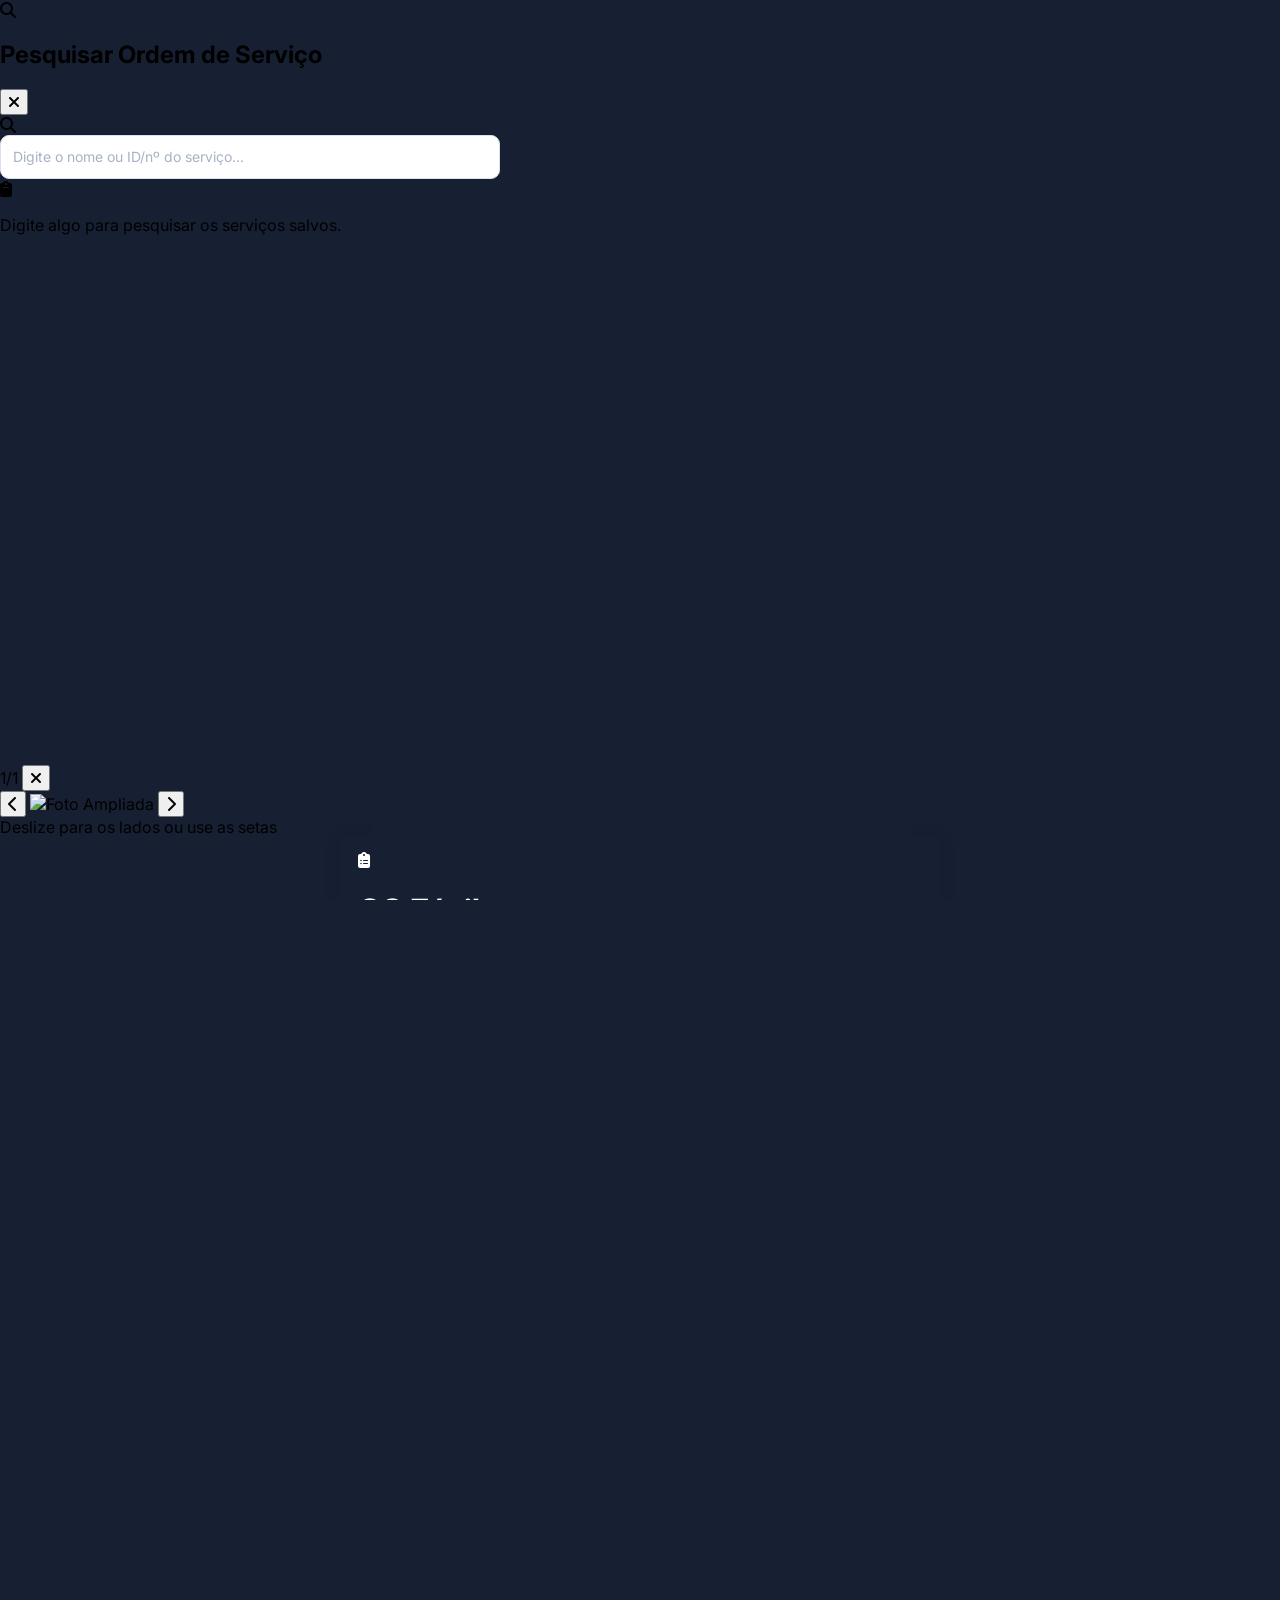
==== index.html @ a405018b "Adicionando arquivos do os_painel e estrutura inicial" ====
<!doctype html>
<html lang="pt-BR">
  <head>
    <meta charset="UTF-8" />
    <meta
      name="viewport"
      content="width=device-width, initial-scale=1.0, maximum-scale=1.0, viewport-fit=cover"
    />
    <meta name="theme-color" content="#172033" />
    <title>OS Fácil - Pré-Cadastro</title>
    <script src="https://cdn.tailwindcss.com"></script>
    <link
      rel="stylesheet"
      href="https://cdnjs.cloudflare.com/ajax/libs/font-awesome/6.5.2/css/all.min.css"
    />
    <link
      href="https://fonts.googleapis.com/css2?family=Inter:wght@400;500;600;700&display=swap"
      rel="stylesheet"
    />
    <link rel="stylesheet" href="./css/styles.css" />
  </head>
  <body>
    <div
      id="toast-container"
      class="fixed top-4 left-0 right-0 z-50 flex flex-col items-center pointer-events-none px-4 max-w-[500px] mx-auto"
    ></div>

    <!-- MODAL DE IDENTIFICAÇÃO DO APARELHO -->
    <div id="modalIdentificacao" class="modal-custom" style="z-index: 2000">
      <div class="modal-box">
        <div class="modal-header">
          <span>Identificação do Aparelho</span>
        </div>
        <div style="padding: 20px">
          <p
            style="
              font-size: 13px;
              color: #475569;
              margin-bottom: 12px;
              text-align: center;
            "
          >
            Para começar, dê um nome a este aparelho (Ex: Tablet Recepção,
            Celular João).
          </p>
          <input
            type="text"
            id="inputNomeAparelho"
            class="field"
            placeholder="Digite o nome do aparelho"
            style="text-align: center"
          />
        </div>
        <div
          style="
            padding: 16px;
            border-top: 1px solid #e2e8f0;
            background: #f8fafc;
          "
        >
          <button
            id="btnSalvarIdentificacao"
            class="submit-button"
            style="height: 44px; font-size: 14px"
          >
            Confirmar e Entrar
          </button>
        </div>
      </div>
    </div>

    <!-- MODAL DE ADICIONAR SERVIÇO -->
    <div id="modalAdicionarServico" class="modal-custom" style="z-index: 1600">
      <div class="modal-box" onclick="event.stopPropagation()">
        <div class="modal-header">
          <span
            ><i class="fa-solid fa-wrench text-indigo-600 mr-1"></i> Adicionar
            Serviço</span
          >
          <button
            id="btnFecharModalAdicionar"
            style="
              background: none;
              border: none;
              font-size: 20px;
              color: #94a3b8;
            "
          >
            <i class="fa-solid fa-xmark"></i>
          </button>
        </div>

        <div
          style="
            padding: 16px;
            display: flex;
            flex-direction: column;
            gap: 12px;
          "
        >
          <div>
            <label class="field-label"
              >Serviço <span class="req">*</span></label
            >

            <!-- ===== Dropdown customizado (substitui <select> + botão do APK) ===== -->
            <div id="modalSelectServico"></div>
          </div>

          <!-- Grupo de Cor (Reforma) -->
          <div id="modalGrupoCor" class="hidden">
            <label class="field-label"
              >Cor da Roda <span class="req">*</span></label
            >
            <input
              type="text"
              id="modalInputCor"
              class="field"
              placeholder="Ex: BLACK PIANO"
              autocomplete="off"
            />
          </div>

          <!-- NOVO Grupo de Placa (Alinhamento/Camber/Caster) -->
          <div id="modalGrupoPlaca" class="hidden">
            <label class="field-label"
              >Placa do Veículo <span class="req">*</span></label
            >
            <input
              type="text"
              id="modalInputPlaca"
              class="field"
              placeholder="Ex: ABC1D23"
              maxlength="8"
              autocomplete="off"
            />
          </div>

          <!-- Grupo de Número OS (Conserto/Solda) -->
          <div id="modalGrupoNumero" class="hidden">
            <label class="field-label"
              >Número da OS <span class="req">*</span></label
            >
            <input
              type="text"
              id="modalInputNumero"
              class="field"
              placeholder="Digite o número"
              inputmode="numeric"
              autocomplete="off"
            />
          </div>

          <div class="grid grid-cols-2 gap-2">
            <div>
              <label class="field-label"
                >Quantidade <span class="req">*</span></label
              >
              <input
                type="number"
                id="modalInputQtd"
                min="1"
                value="1"
                class="field bg-slate-800 text-white"
              />
            </div>
            <div>
              <label class="field-label"
                >Valor (R$) <span class="req">*</span></label
              >
              <input
                type="tel"
                id="modalInputValor"
                class="field bg-slate-800 text-white font-bold text-emerald-400"
                placeholder="R$ 0,00"
              />
            </div>
          </div>
        </div>

        <div
          style="
            padding: 16px;
            border-top: 1px solid #e2e8f0;
            background: #f8fafc;
          "
        >
          <button
            id="btnConfirmarItem"
            class="submit-button"
            style="height: 44px; font-size: 14px"
          >
            <i class="fa-solid fa-plus"></i> Adicionar à OS
          </button>
        </div>
      </div>
    </div>

    <!-- NOVO MODAL DE PLACA OPCIONAL -->
    <div id="modalPlacaOpcional" class="modal-custom" style="z-index: 1600">
      <div class="modal-box" onclick="event.stopPropagation()">
        <div class="modal-header">
          <span
            ><i class="fa-solid fa-car text-indigo-600 mr-1"></i> Placa do
            Veículo</span
          >
          <button
            id="btnFecharModalPlaca"
            style="
              background: none;
              border: none;
              font-size: 20px;
              color: #94a3b8;
            "
          >
            <i class="fa-solid fa-xmark"></i>
          </button>
        </div>
        <div
          style="
            padding: 16px;
            display: flex;
            flex-direction: column;
            gap: 12px;
          "
        >
          <div>
            <label class="field-label">Placa (Opcional)</label>
            <input
              type="text"
              id="inputPlacaOpcional"
              class="field"
              placeholder="Ex: ABC1D23"
              maxlength="8"
              autocomplete="off"
            />
          </div>
        </div>
        <div
          style="
            padding: 16px;
            border-top: 1px solid #e2e8f0;
            background: #f8fafc;
          "
        >
          <button
            id="btnSalvarPlacaOpcional"
            class="submit-button"
            style="height: 44px; font-size: 14px"
          >
            <i class="fa-solid fa-check"></i> Salvar Placa
          </button>
        </div>
      </div>
    </div>

    <!-- MODAL DE DETALHES DO SERVIÇO -->
    <div
      id="modalDetalhesServico"
      class="modal-custom"
      style="z-index: 1500; display: none"
    >
      <div class="modal-box" onclick="event.stopPropagation()">
        <div class="modal-header">
          <span id="tituloModalDetalhes"
            ><i class="fa-solid fa-sliders text-indigo-600 mr-1"></i> Detalhes
            do Serviço</span
          >
          <button
            id="btnFecharModalDetalhes"
            style="
              background: none;
              border: none;
              font-size: 20px;
              color: #94a3b8;
            "
          >
            <i class="fa-solid fa-xmark"></i>
          </button>
        </div>
        <div
          style="
            padding: 16px;
            display: flex;
            flex-direction: column;
            gap: 12px;
          "
        >
          <div id="grupoCorModal">
            <label for="inputCor" class="field-label"
              >Cor <span class="req">*</span></label
            >
            <input
              type="text"
              id="inputCor"
              class="field"
              placeholder="Digite a cor"
              autocomplete="off"
            />
          </div>
          <div>
            <label for="inputNumeroOSDinamico" class="field-label"
              >Número da OS <span class="req">*</span></label
            >
            <input
              type="text"
              id="inputNumeroOSDinamico"
              class="field"
              placeholder="Digite o número da OS"
              autocomplete="off"
              inputmode="numeric"
            />
          </div>
        </div>
        <div
          style="
            padding: 16px;
            border-top: 1px solid #e2e8f0;
            background: #f8fafc;
          "
        >
          <button
            id="btnSalvarDetalhes"
            class="submit-button"
            style="height: 44px; font-size: 14px"
          >
            <i class="fa-solid fa-check"></i> Confirmar Detalhes
          </button>
        </div>
      </div>
    </div>

    <!-- MODAL DE OPÇÕES GENÉRICO -->
    <div id="customModal" class="modal-custom">
      <div class="modal-box" onclick="event.stopPropagation()">
        <div class="modal-header">
          <span id="modalTitle">Selecione</span>
          <button
            id="btnFecharModalOpcoes"
            style="
              background: none;
              border: none;
              font-size: 20px;
              color: #94a3b8;
            "
          >
            <i class="fa-solid fa-xmark"></i>
          </button>
        </div>
        <div id="modalList" class="modal-list"></div>
      </div>
    </div>

    <!-- MODAL DE PESQUISA -->
    <div
      id="modalPesquisa"
      class="fixed inset-0 z-50 bg-black/60 backdrop-blur-sm hidden flex items-center justify-center p-3"
    >
      <div
        class="bg-white rounded-2xl flex flex-col overflow-hidden shadow-2xl w-full max-w-md h-[80vh]"
      >
        <div
          class="bg-[#172033] text-white p-4 flex items-center justify-between flex-shrink-0"
        >
          <div class="flex items-center gap-2">
            <i class="fa-solid fa-magnifying-glass text-indigo-400"></i>
            <h2 class="text-sm font-bold">Pesquisar Ordem de Serviço</h2>
          </div>
          <button
            type="button"
            id="btnFecharPesquisa"
            class="w-8 h-8 rounded-full bg-white/10 flex items-center justify-center text-slate-300 hover:text-white hover:bg-white/20 transition-colors"
          >
            <i class="fa-solid fa-xmark text-sm"></i>
          </button>
        </div>

        <div class="p-3 bg-slate-100 border-b border-slate-200 flex-shrink-0">
          <div class="relative">
            <i
              class="fa-solid fa-search absolute left-3 top-1/2 -translate-y-1/2 text-slate-400 text-xs"
            ></i>
            <input
              id="inputBusca"
              type="text"
              class="field pl-8 uppercase"
              placeholder="Digite o nome ou ID/nº do serviço..."
            />
          </div>
        </div>

        <div
          id="listaResultados"
          class="flex-1 overflow-y-auto p-3 flex flex-col gap-3 bg-slate-50"
        >
          <div class="text-center py-10 text-slate-400 text-xs">
            <i class="fa-solid fa-clipboard text-2xl mb-2 text-slate-300"></i>
            <p>Digite algo para pesquisar os serviços salvos.</p>
          </div>
        </div>
      </div>
    </div>

    <!-- MODAL DE IMAGENS -->
    <div
      id="modalImagens"
      class="fixed inset-0 z-[60] bg-black/95 hidden flex flex-col justify-between p-4"
    >
      <div
        class="flex justify-between items-center text-white z-10 relative mt-8"
      >
        <span
          id="contadorFotoModal"
          class="text-sm font-semibold bg-white/10 px-3 py-1 rounded-full"
          >1/1</span
        >
        <button
          type="button"
          id="btnFecharImagens"
          class="w-10 h-10 rounded-full bg-white/10 flex items-center justify-center text-white hover:bg-white/20 transition"
        >
          <i class="fa-solid fa-xmark text-lg"></i>
        </button>
      </div>

      <div
        class="flex-1 flex items-center justify-between relative py-4 overflow-hidden"
        id="areaImagem"
      >
        <button
          id="btnPrev"
          class="absolute left-2 md:left-10 z-10 w-12 h-12 rounded-full bg-white/10 hover:bg-white/20 flex items-center justify-center text-white text-xl transition hidden"
        >
          <i class="fa-solid fa-chevron-left"></i>
        </button>
        <img
          id="imagemAmpliada"
          src=""
          class="max-w-full max-h-full object-contain rounded-lg shadow-2xl mx-auto transition-opacity duration-200"
          alt="Foto Ampliada"
        />
        <button
          id="btnNext"
          class="absolute right-2 md:right-10 z-10 w-12 h-12 rounded-full bg-white/10 hover:bg-white/20 flex items-center justify-center text-white text-xl transition hidden"
        >
          <i class="fa-solid fa-chevron-right"></i>
        </button>
      </div>

      <div class="text-center text-slate-400 text-xs py-2 z-10 relative mb-4">
        Deslize para os lados ou use as setas
      </div>
    </div>

    <!-- CONTEÚDO PRINCIPAL -->
    <div class="app">
      <header class="app-header">
        <div class="flex items-center gap-3">
          <div
            class="flex h-10 w-10 flex-shrink-0 items-center justify-center rounded-xl bg-white/10"
          >
            <i class="fa-solid fa-clipboard-list text-xl"></i>
          </div>
          <div class="min-w-0">
            <h1 class="text-base font-bold leading-tight">OS Fácil</h1>
            <p
              class="mt-1 text-[10px] text-slate-300 flex items-center gap-1 cursor-pointer hover:text-white transition"
              id="triggerAlterarNome"
            >
              <i class="fa-solid fa-mobile-screen text-[9px]"></i>
              <span id="nomeAparelhoDisplay">Carregando...</span>
              <i class="fa-solid fa-pen text-[8px] ml-1 opacity-50"></i>
            </p>
          </div>
          <div class="ml-auto flex items-center gap-2">
            <button
              type="button"
              id="btnAbrirPesquisa"
              onclick="window.location.replace('./os_painel/index.html')"
              class="flex items-center gap-1.5 bg-indigo-600 hover:bg-indigo-500 text-white text-xs font-semibold py-1.5 px-3 rounded-lg shadow transition-colors"
            >
              <i class="fa-solid fa-table-list text-[10px]"></i>
              <span class="hidden sm:inline">Painel OS</span>
            </button>
          </div>
        </div>
        <div class="header-step">
          <div class="step-dot active" id="step1"></div>
          <div class="step-dot" id="step2"></div>
          <div class="step-dot" id="step3"></div>
        </div>
      </header>

      <main class="app-main">
        <form id="osForm" class="flex min-h-0 flex-1 flex-col gap-2" novalidate>
          <section class="form-card" id="cardCliente">
            <div class="mb-2 flex items-center gap-2">
              <i class="fa-solid fa-user text-xs text-indigo-600"></i>
              <h2 class="text-sm font-bold text-slate-800">Dados do cliente</h2>
              <span class="field-hint" id="hintCliente">1 de 3</span>
            </div>
            <div class="mb-3">
              <label for="nome" class="field-label"
                >Nome do cliente (Opcional)</label
              >
              <div class="field-wrap">
                <i class="fa-solid fa-user field-icon"></i>
                <input
                  id="nome"
                  name="nome"
                  class="field"
                  type="text"
                  placeholder="Consumidor"
                  autocomplete="name"
                />
                <i
                  class="fa-solid fa-circle-check field-status ok"
                  id="statusNome"
                  style="display: none"
                ></i>
              </div>
            </div>
            <div>
              <label for="telefone" class="field-label"
                >Telefone (Opcional)</label
              >
              <div class="flex gap-2">
                <input type="hidden" id="paisDDI" value="+55" />
                <button type="button" id="btnDDI" class="btn-ddi">
                  🇧🇷 +55
                </button>
                <div class="field-wrap">
                  <i class="fa-solid fa-phone field-icon"></i>
                  <input
                    id="telefone"
                    name="telefone"
                    class="field"
                    type="tel"
                    placeholder="(00) 00000-0000"
                    autocomplete="tel"
                    inputmode="tel"
                  />
                  <i
                    class="fa-solid fa-circle-check field-status ok"
                    id="statusTelefone"
                    style="display: none"
                  ></i>
                </div>
              </div>
            </div>
          </section>

          <section class="form-card" id="cardServico">
            <div class="mb-2 flex items-center gap-2">
              <i
                class="fa-solid fa-screwdriver-wrench text-xs text-indigo-600"
              ></i>
              <h2 class="text-sm font-bold text-slate-800">Dados do serviço</h2>
              <span class="field-hint" id="hintServico">2 de 3</span>
            </div>

            <!-- LISTA DE ITENS JÁ ADICIONADOS -->
            <div
              id="containerItensAdicionados"
              class="flex flex-col gap-2 mb-3"
            ></div>

            <!-- BOTÕES LADO A LADO -->
            <div class="flex gap-2 mb-3">
              <!-- Botão Adicionar Serviço (Ocupa 2/3) -->
              <button
                type="button"
                id="btnAdicionarItem"
                class="flex-[2] h-12 bg-indigo-600 hover:bg-indigo-700 text-white text-sm font-bold rounded-lg shadow-md transition-colors flex items-center justify-center gap-2"
              >
                <i class="fa-solid fa-plus"></i> Adicionar Serviço
              </button>

              <!-- Botão Adicionar Placa (Ocupa 1/3) -->
              <button
                type="button"
                id="btnAdicionarPlaca"
                class="flex-1 h-12 bg-slate-200 hover:bg-slate-300 text-slate-700 text-xs font-semibold rounded-lg transition-colors flex items-center justify-center gap-1.5"
              >
                <i class="fa-solid fa-car"></i> Placa
              </button>
            </div>

            <div class="mt-3">
              <label for="observacao" class="field-label"
                >Descrição do serviço <span class="req">*</span></label
              >
              <textarea
                id="observacao"
                name="observacao"
                class="field"
                placeholder="Descreva o problema..."
                required
              ></textarea>
            </div>
          </section>

          <section class="photo-section" id="photoSection">
            <div class="mb-2 flex flex-shrink-0 items-center justify-between">
              <div class="flex items-center gap-2">
                <i class="fa-solid fa-camera text-xs text-indigo-600"></i>
                <h2 class="text-sm font-bold text-slate-800">
                  Fotos do serviço <span class="req">*</span>
                </h2>
              </div>
              <span
                id="photoCount"
                class="rounded-full bg-indigo-50 px-2 py-1 text-[11px] font-bold text-indigo-700"
                >0/6 fotos</span
              >
            </div>
            <p class="mb-2 flex-shrink-0 text-[11px] text-slate-500">
              <i class="fa-solid fa-circle-info mr-1 text-indigo-400"></i>
              Adicione pelo menos 1 foto.
            </p>
            <div id="photoGrid" class="photo-grid"></div>
          </section>
        </form>
      </main>

      <footer class="app-footer">
        <button
          id="submitButton"
          type="submit"
          form="osForm"
          class="submit-button"
        >
          <i class="fa-solid fa-check"></i> ENVIAR PRÉ-CADASTRO
        </button>
      </footer>
    </div>

    <!-- Bibliotecas e Módulo Principal -->
    <script src="https://cdn.jsdelivr.net/npm/@supabase/supabase-js@2"></script>
    <script>
      (function setupCamera() {
        if (
          window.Capacitor &&
          window.Capacitor.Plugins &&
          window.Capacitor.Plugins.Camera
        ) {
          window.Camera = window.Capacitor.Plugins.Camera;
        } else if (
          window.Capacitor &&
          typeof window.Capacitor.registerPlugin === "function"
        ) {
          try {
            window.Camera = window.Capacitor.registerPlugin("Camera");
          } catch (_) {}
        }
      })();
    </script>
    <script type="module" src="./js/app.js"></script>
  </body>
</html>
---- css/styles.css ----
* {
  box-sizing: border-box;
  -webkit-tap-highlight-color: transparent;
}
html,
body {
  width: 100%;
  height: 100%;
  height: 100dvh;
  margin: 0;
  overflow: hidden;
}
body {
  font-family: "Inter", sans-serif;
  background: #172033;
  overscroll-behavior: none;
}
input,
select,
textarea,
button {
  font: inherit;
}
input,
textarea {
  text-transform: uppercase;
}
input[type="tel"],
input#valor,
input#inputNumeroOSDinamico {
  text-transform: none;
}

.app {
  width: 100%;
  max-width: 600px;
  height: 100%;
  height: 100dvh;
  margin: 0 auto;
  display: flex;
  flex-direction: column;
  overflow: hidden;
  background: #f3f5f9;
  box-shadow: 0 0 20px rgba(0, 0, 0, 0.05);
}

.app-header {
  flex-shrink: 0;
  background: #172033;
  color: white;
  padding: calc(13px + env(safe-area-inset-top, 0px)) 18px 13px 18px;
  border-bottom: 1px solid #2a364f;
}
.header-step {
  display: flex;
  align-items: center;
  gap: 6px;
  margin-top: 10px;
}
.step-dot {
  flex: 1;
  height: 4px;
  border-radius: 4px;
  background: rgba(255, 255, 255, 0.15);
  transition: background 0.3s;
}
.step-dot.active {
  background: #435edb;
}
.step-dot.done {
  background: #4ade80;
}

.app-main {
  flex: 1;
  min-height: 0;
  display: flex;
  flex-direction: column;
  gap: 10px;
  padding: 12px;
  overflow-y: auto;
}

.form-card {
  flex-shrink: 0;
  padding: 14px;
  border: 1px solid #e6eaf0;
  border-radius: 12px;
  background: white;
  transition:
    border-color 0.2s,
    box-shadow 0.2s;
}
.form-card.has-error {
  border-color: #ef4444;
  box-shadow: 0 0 0 3px rgba(239, 68, 68, 0.08);
}
.form-card.is-valid {
  border-color: #22c55e;
}

.field-label {
  display: flex;
  align-items: center;
  gap: 4px;
  margin-bottom: 6px;
  color: #465166;
  font-size: 13px;
  font-weight: 700;
}
.field-label .req {
  color: #ef4444;
}
.field-hint {
  font-size: 11px;
  color: #94a3b8;
  font-weight: 500;
  margin-left: auto;
}

.field {
  width: 100%;
  min-width: 0;
  height: 44px;
  padding: 0 12px;
  border: 1px solid #dce2eb;
  border-radius: 9px;
  background: white;
  color: #172033;
  font-size: 14px;
  outline: none;
  transition:
    border-color 0.15s,
    box-shadow 0.15s;
  caret-color: #38bdf8;
}
.field:focus {
  border-color: #435edb;
  box-shadow: 0 0 0 2px #435edb20;
}
.field.is-invalid {
  border-color: #ef4444;
  background: #fef2f2;
}
.field.is-valid {
  border-color: #86efac;
  background: #f0fdf4;
}
.field:disabled {
  background-color: #f1f5f9;
  color: #94a3b8;
  cursor: not-allowed;
}
textarea.field {
  height: 60px;
  min-height: 60px;
  padding: 12px;
  resize: none;
}
.field::placeholder {
  color: #a8b2c4;
  text-transform: none;
}

.field-wrap {
  position: relative;
  flex: 1;
}
.field-wrap .field {
  padding-left: 36px;
}
.field-wrap .field-icon {
  position: absolute;
  left: 12px;
  top: 50%;
  transform: translateY(-50%);
  font-size: 14px;
  color: #94a3b8;
  pointer-events: none;
  transition: color 0.15s;
}
.field-wrap:focus-within .field-icon {
  color: #435edb;
}
.field-wrap .field-status {
  position: absolute;
  right: 12px;
  top: 50%;
  transform: translateY(-50%);
  font-size: 14px;
  pointer-events: none;
}
.field-status.ok {
  color: #22c55e;
}
.field-status.err {
  color: #ef4444;
}

.btn-ddi {
  width: 100px;
  height: 44px;
  padding: 0 8px;
  border: 1px solid #dce2eb;
  border-radius: 9px;
  background: white;
  color: #172033;
  font-size: 14px;
  font-weight: 600;
  display: flex;
  align-items: center;
  justify-content: center;
  cursor: pointer;
  transition:
    border-color 0.15s,
    background 0.15s;
}
.btn-ddi:active {
  background: #f1f5f9;
}

.fake-select {
  width: 100%;
  min-width: 0;
  height: 44px;
  padding: 0 12px;
  border: 1px solid #dce2eb;
  border-radius: 9px;
  background: white;
  color: #172033;
  font-size: 14px;
  display: flex;
  align-items: center;
  cursor: pointer;
  position: relative;
}
.fake-select::after {
  content: "\f107";
  font-family: "Font Awesome 6 Free";
  font-weight: 900;
  position: absolute;
  right: 12px;
  color: #94a3b8;
  font-size: 14px;
}
.fake-select.is-invalid {
  border-color: #ef4444;
  background: #fef2f2;
}
.fake-select.is-valid {
  border-color: #86efac;
  background: #f0fdf4;
}

.photo-section {
  flex: none;
  display: flex;
  flex-direction: column;
  padding: 14px;
  border: 1px solid #e6eaf0;
  border-radius: 12px;
  background: white;
  overflow: hidden;
}
.photo-section.has-error {
  border-color: #ef4444;
  box-shadow: 0 0 0 3px rgba(239, 68, 68, 0.08);
}
.photo-grid {
  display: grid;
  grid-template-columns: repeat(3, minmax(0, 1fr));
  gap: 10px;
}
.photo-slot {
  position: relative;
  width: 100%;
  aspect-ratio: 1 / 1;
  overflow: hidden;
  border: 1px dashed #c7cfdd;
  border-radius: 9px;
  background: #f7f9fc;
  transition:
    border-color 0.2s,
    background 0.2s;
}
.photo-slot:hover {
  border-color: #435edb;
  background: #f0f3ff;
}
.photo-slot img {
  width: 100%;
  height: 100%;
  display: block;
  object-fit: cover;
}

.photo-add {
  width: 100%;
  height: 100%;
  display: flex;
  flex-direction: column;
  align-items: center;
  justify-content: center;
  gap: 5px;
  color: #78849a;
  font-size: 12px;
  cursor: pointer;
  border: none;
  background: transparent;
}
.photo-add i {
  font-size: 22px;
  color: #5268d8;
  transition: transform 0.2s;
}
.photo-add:hover i {
  transform: scale(1.15);
}

.photo-remove {
  position: absolute;
  top: 6px;
  right: 6px;
  display: flex;
  width: 28px;
  height: 28px;
  align-items: center;
  justify-content: center;
  border: none;
  border-radius: 50%;
  background: #172033e8;
  color: white;
  font-size: 12px;
  cursor: pointer;
  transition: background 0.15s;
}
.photo-remove:hover {
  background: #ef4444;
}

.app-footer {
  flex-shrink: 0;
  background: #f3f5f9;
  border-top: 1px solid #e2e8f0;
  padding: 12px 14px calc(14px + env(safe-area-inset-bottom, 0px)) 14px;
}
.submit-button {
  width: 100%;
  height: 52px;
  border: none;
  border-radius: 11px;
  background: #435edb;
  color: white;
  font-size: 15px;
  font-weight: 700;
  cursor: pointer;
  display: flex;
  align-items: center;
  justify-content: center;
  gap: 8px;
  transition:
    background 0.15s,
    transform 0.1s;
}
.submit-button:active {
  background: #334bc0;
  transform: scale(0.98);
}
.submit-button:disabled {
  background: #c7cfdd;
  cursor: not-allowed;
}

#modalPesquisa > div {
  width: 100%;
  max-width: 500px;
  height: 85dvh;
}

.modal-custom {
  position: fixed;
  inset: 0;
  background: rgba(0, 0, 0, 0.6);
  z-index: 1000;
  display: flex;
  align-items: center;
  justify-content: center;
  padding: 20px;
  opacity: 0;
  pointer-events: none;
  transition: 0.2s;
}
.modal-custom.show {
  opacity: 1;
  pointer-events: auto;
}
.modal-box {
  background: white;
  width: 100%;
  max-width: 400px;
  border-radius: 16px;
  overflow: hidden;
  display: flex;
  flex-direction: column;
  max-height: 80vh;
  box-shadow: 0 20px 40px rgba(0, 0, 0, 0.3);
  transform: scale(0.95);
  transition: 0.2s;
}
.modal-custom.show .modal-box {
  transform: scale(1);
}
.modal-header {
  padding: 16px;
  background: #f8fafc;
  border-bottom: 1px solid #e2e8f0;
  display: flex;
  justify-content: space-between;
  align-items: center;
  font-weight: bold;
  color: #172033;
}
.modal-list {
  flex: 1;
  overflow-y: auto;
  padding: 8px;
}
.modal-item {
  padding: 14px;
  border-bottom: 1px solid #f1f5f9;
  cursor: pointer;
  font-size: 15px;
  color: #334155;
  display: flex;
  justify-content: space-between;
  align-items: center;
}
.modal-item:active {
  background: #f1f5f9;
}
.modal-item.selected {
  background: #eff6ff;
  color: #2563eb;
  font-weight: 700;
}

@media (prefers-color-scheme: dark) {
  body,
  .app,
  .app-main,
  .app-footer {
    background-color: #0b0f17 !important;
  }
  .app-footer {
    border-top-color: #1e293b !important;
  }
  .form-card,
  .photo-section,
  .modal-box {
    background-color: #1e293b !important;
    border-color: #334155 !important;
  }
  .field,
  .fake-select,
  .btn-ddi {
    background-color: #0f172a !important;
    color: #ffffff !important;
    border-color: #475569 !important;
    caret-color: #38bdf8 !important;
  }
  .field:focus {
    border-color: #38bdf8 !important;
  }
  .field:disabled {
    background-color: #1e293b !important;
    color: #64748b !important;
  }
  .field::placeholder {
    color: #94a3b8 !important;
  }
  .field-wrap .field-icon {
    color: #64748b !important;
  }
  .field-label,
  .card-body h2 {
    color: #e2e8f0 !important;
  }
  .field-hint {
    color: #94a3b8 !important;
  }
  .photo-slot {
    background-color: #0f172a !important;
    border-color: #475569 !important;
  }
  .photo-add {
    color: #cbd5e1 !important;
  }
  #modalPesquisa > div {
    background-color: #1e293b !important;
  }
  .bg-white {
    background-color: #1e293b !important;
    color: #f8fafc !important;
  }
  .bg-slate-50,
  .bg-slate-100 {
    background-color: #0f172a !important;
  }
  .text-slate-600,
  .text-slate-800 {
    color: #cbd5e1 !important;
  }
  .modal-header {
    background: #0f172a !important;
    border-color: #334155 !important;
    color: white;
  }
  .modal-item {
    color: #cbd5e1 !important;
    border-color: #334155 !important;
  }
  .modal-item:active {
    background: #1e293b;
  }
  .modal-item.selected {
    background: #1e3a8a !important;
    color: #93c5fd !important;
  }
  #modalDetalhesServico .modal-box > div:nth-child(2) {
    background-color: #1e293b !important;
  }
  #modalDetalhesServico .modal-box > div:last-child {
    background-color: #0f172a !important;
    border-top-color: #334155 !important;
  }

  /* ---------- CUSTOM DROPDOWN SCROLLBAR ---------- */
  .custom-dropdown-list::-webkit-scrollbar {
    width: 6px;
  }
  .custom-dropdown-list::-webkit-scrollbar-track {
    background: transparent;
  }
  .custom-dropdown-list::-webkit-scrollbar-thumb {
    background: rgba(148, 163, 184, 0.5);
    border-radius: 4px;
  }
  @media (prefers-color-scheme: dark) {
    .custom-dropdown-list::-webkit-scrollbar-thumb {
      background: rgba(71, 85, 105, 0.8);
    }
  }
}
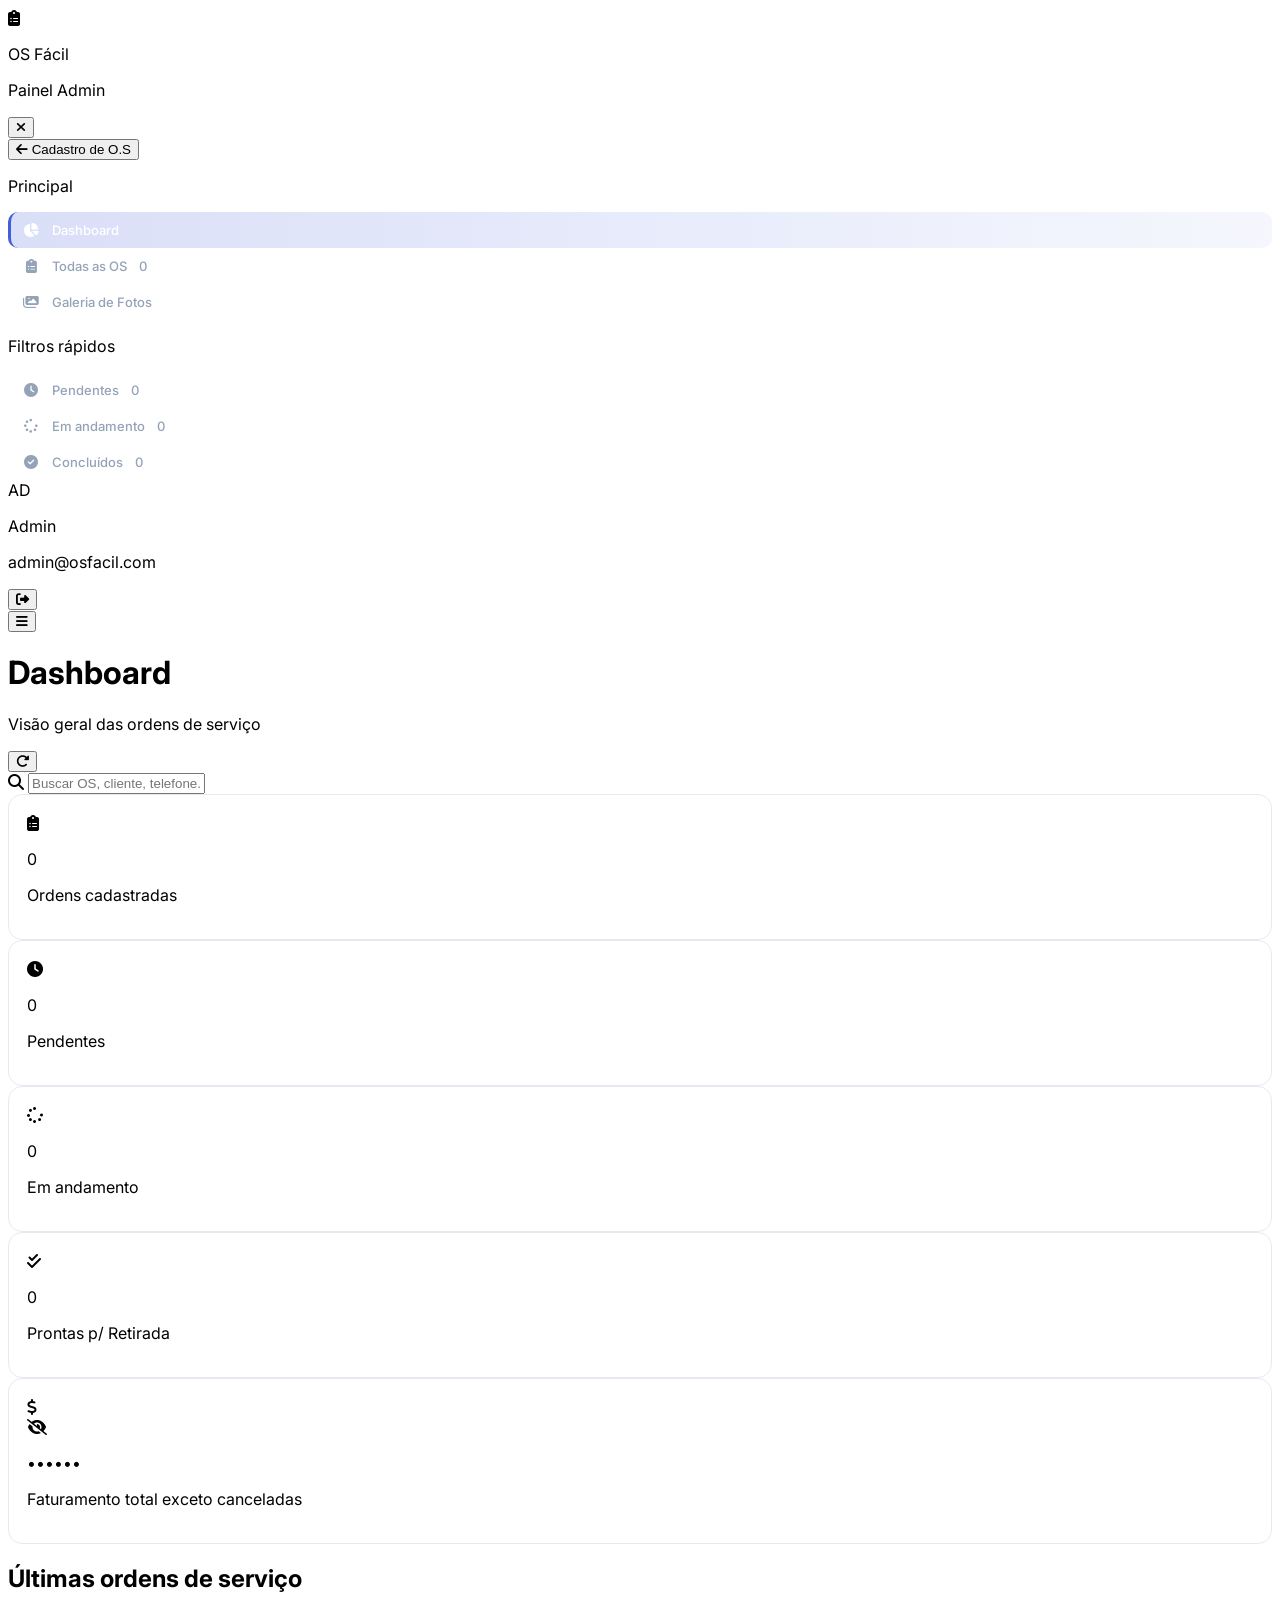
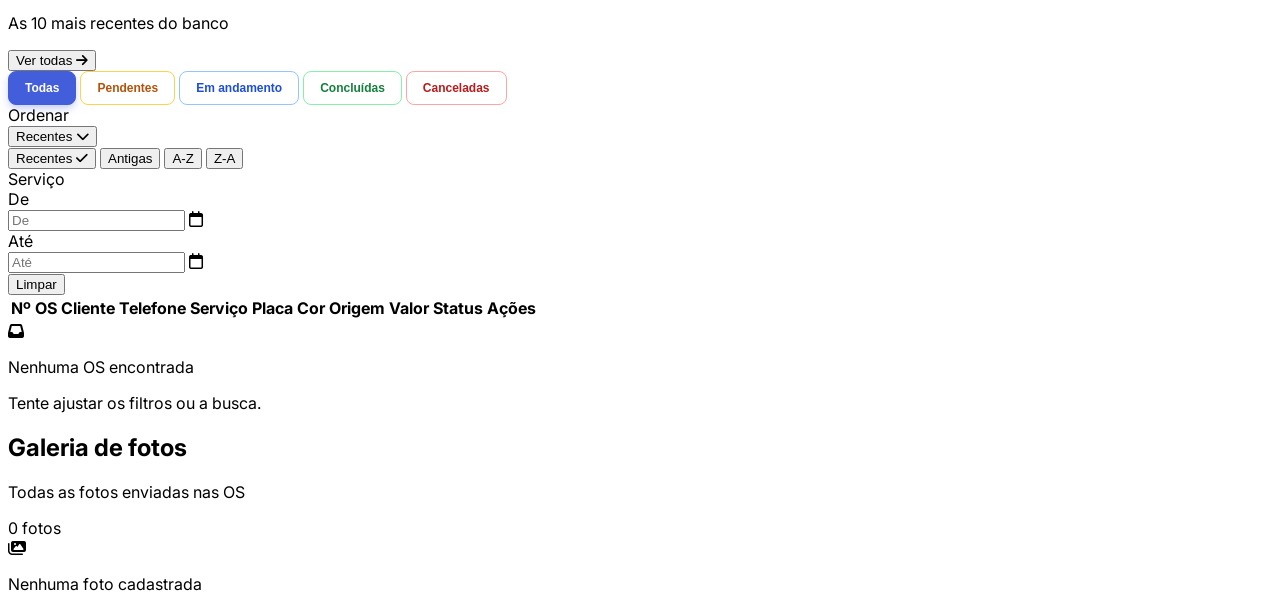
==== commit ff20e441: "v1" ====
--- a/index.html
+++ b/index.html
@@ -4,639 +4,693 @@
     <meta charset="UTF-8" />
     <meta
       name="viewport"
-      content="width=device-width, initial-scale=1.0, maximum-scale=1.0, viewport-fit=cover"
+      content="width=device-width, initial-scale=1.0, maximum-scale=5.0"
     />
-    <meta name="theme-color" content="#172033" />
-    <title>OS Fácil - Pré-Cadastro</title>
+    <title>OS Fácil — Painel de Ordens de Serviço</title>
+
+    <!-- ================= PWA ================= -->
+    <link rel="manifest" href="manifest.webmanifest" />
+    <meta name="theme-color" content="#0f172a" />
+    <meta name="application-name" content="OS Fácil" />
+    <meta name="apple-mobile-web-app-capable" content="yes" />
+    <meta name="apple-mobile-web-app-status-bar-style" content="black-translucent" />
+    <meta name="apple-mobile-web-app-title" content="OS Fácil" />
+    <link rel="icon" type="image/png" sizes="192x192" href="assets/icon-192.png" />
+    <link rel="icon" type="image/png" sizes="512x512" href="assets/icon-512.png" />
+    <link rel="apple-touch-icon" href="assets/icon-192.png" />
+    <!-- ======================================= -->
+
     <script src="https://cdn.tailwindcss.com"></script>
     <link
       rel="stylesheet"
       href="https://cdnjs.cloudflare.com/ajax/libs/font-awesome/6.5.2/css/all.min.css"
     />
     <link
-      href="https://fonts.googleapis.com/css2?family=Inter:wght@400;500;600;700&display=swap"
+      href="https://fonts.googleapis.com/css2?family=Inter:wght@400;500;600;700;800&display=swap"
       rel="stylesheet"
     />
-    <link rel="stylesheet" href="./css/styles.css" />
+    <link rel="stylesheet" href="css/style.css" />
+    <link
+      rel="stylesheet"
+      href="https://cdn.jsdelivr.net/npm/flatpickr/dist/flatpickr.min.css"
+    />
+    <script src="https://cdn.jsdelivr.net/npm/flatpickr"></script>
+    <script src="https://cdn.jsdelivr.net/npm/flatpickr/dist/l10n/pt.js"></script>
+    <style>
+      body.is-electron .esconder-no-electron {
+        display: none !important;
+      }
+    </style>
   </head>
-  <body>
+  <body class="bg-slate-100 h-screen overflow-hidden flex">
+    <!-- ============ OVERLAY (mobile) ============ -->
     <div
-      id="toast-container"
-      class="fixed top-4 left-0 right-0 z-50 flex flex-col items-center pointer-events-none px-4 max-w-[500px] mx-auto"
+      id="sidebarOverlay"
+      class="fixed inset-0 bg-slate-900/50 backdrop-blur-sm z-30 hidden lg:hidden"
+      onclick="fecharSidebar()"
     ></div>
 
-    <!-- MODAL DE IDENTIFICAÇÃO DO APARELHO -->
-    <div id="modalIdentificacao" class="modal-custom" style="z-index: 2000">
-      <div class="modal-box">
-        <div class="modal-header">
-          <span>Identificação do Aparelho</span>
-        </div>
-        <div style="padding: 20px">
-          <p
-            style="
-              font-size: 13px;
-              color: #475569;
-              margin-bottom: 12px;
-              text-align: center;
-            "
-          >
-            Para começar, dê um nome a este aparelho (Ex: Tablet Recepção,
-            Celular João).
+    <!-- ================= SIDEBAR ================= -->
+    <aside
+      id="sidebar"
+      class="fixed lg:static inset-y-0 left-0 z-40 w-64 bg-slate-900 text-white flex flex-col flex-shrink-0 border-r border-slate-800 transform -translate-x-full lg:translate-x-0 transition-transform duration-300 ease-out"
+    >
+      <div class="px-5 py-5 border-b border-slate-800 flex items-center gap-3">
+        <div
+          class="w-10 h-10 rounded-xl bg-gradient-to-br from-indigo-500 to-indigo-700 flex items-center justify-center shadow-lg shadow-indigo-900/40 flex-shrink-0"
+        >
+          <i class="fa-solid fa-clipboard-list text-lg"></i>
+        </div>
+        <div class="min-w-0">
+          <p class="font-extrabold text-base leading-none">OS Fácil</p>
+          <p class="text-[10px] text-slate-400 mt-1 tracking-wider uppercase">
+            Painel Admin
           </p>
-          <input
-            type="text"
-            id="inputNomeAparelho"
-            class="field"
-            placeholder="Digite o nome do aparelho"
-            style="text-align: center"
-          />
-        </div>
+        </div>
+        <button
+          onclick="fecharSidebar()"
+          class="lg:hidden ml-auto w-8 h-8 rounded-lg hover:bg-white/10 flex items-center justify-center text-slate-400"
+        >
+          <i class="fa-solid fa-xmark"></i>
+        </button>
+      </div>
+
+      <div class="px-3 pt-3">
+        <button
+          onclick="window.location.href = '../index.html'"
+          class="esconder-no-electron w-full flex items-center gap-2 px-3 py-2 rounded-lg bg-indigo-600 hover:bg-indigo-500 text-white shadow-md text-sm font-semibold transition-colors"
+        >
+          <i class="fa-solid fa-arrow-left text-sm"></i>
+          Cadastro de O.S
+        </button>
+      </div>
+
+      <nav class="flex-1 px-3 py-4 space-y-1 overflow-y-auto">
+        <p
+          class="text-[10px] text-slate-500 font-bold uppercase px-3 mb-2 tracking-wider"
+        >
+          Principal
+        </p>
+        <a class="sidebar-link active" data-view="dashboard">
+          <i class="fa-solid fa-chart-pie"></i>Dashboard
+        </a>
+        <a class="sidebar-link" data-view="os">
+          <i class="fa-solid fa-clipboard-list"></i>Todas as OS
+          <span
+            id="badgeTotal"
+            class="ml-auto bg-indigo-600 text-white text-[10px] font-bold px-2 py-0.5 rounded-full"
+            >0</span
+          >
+        </a>
+        <a class="sidebar-link" data-view="fotos">
+          <i class="fa-solid fa-images"></i>Galeria de Fotos
+        </a>
+
+        <p
+          class="text-[10px] text-slate-500 font-bold uppercase px-3 mt-5 mb-2 tracking-wider"
+        >
+          Filtros rápidos
+        </p>
+        <a class="sidebar-link" data-filter="Pendente">
+          <i class="fa-solid fa-clock text-amber-400"></i>Pendentes
+          <span
+            id="badgePendente"
+            class="ml-auto text-[10px] font-bold px-2 py-0.5 rounded-full bg-amber-500/20 text-amber-300"
+            >0</span
+          >
+        </a>
+        <a class="sidebar-link" data-filter="Em andamento">
+          <i class="fa-solid fa-spinner text-blue-400"></i>Em andamento
+          <span
+            id="badgeAndamento"
+            class="ml-auto text-[10px] font-bold px-2 py-0.5 rounded-full bg-blue-500/20 text-blue-300"
+            >0</span
+          >
+        </a>
+        <a class="sidebar-link" data-filter="Concluído">
+          <i class="fa-solid fa-circle-check text-green-400"></i>Concluídos
+          <span
+            id="badgeConcluido"
+            class="ml-auto text-[10px] font-bold px-2 py-0.5 rounded-full bg-green-500/20 text-green-300"
+            >0</span
+          >
+        </a>
+      </nav>
+
+      <div class="px-4 py-4 border-t border-slate-800 flex items-center gap-3">
         <div
-          style="
-            padding: 16px;
-            border-top: 1px solid #e2e8f0;
-            background: #f8fafc;
-          "
+          class="w-9 h-9 rounded-full bg-gradient-to-br from-sky-400 to-indigo-500 flex items-center justify-center text-white font-bold text-sm flex-shrink-0"
+        >
+          AD
+        </div>
+        <div class="min-w-0">
+          <p class="text-sm font-semibold truncate">Admin</p>
+          <p class="text-[10px] text-slate-400 truncate">admin@osfacil.com</p>
+        </div>
+        <button
+          class="ml-auto text-slate-400 hover:text-white transition flex-shrink-0"
+        >
+          <i class="fa-solid fa-right-from-bracket text-sm"></i>
+        </button>
+      </div>
+    </aside>
+
+    <!-- ================= MAIN ================= -->
+    <div class="flex-1 flex flex-col overflow-hidden min-w-0">
+      <header class="bg-white border-b border-slate-200 flex-shrink-0">
+        <div
+          class="px-3 md:px-6 py-3 flex items-center gap-2 md:gap-3 flex-wrap"
         >
           <button
-            id="btnSalvarIdentificacao"
-            class="submit-button"
-            style="height: 44px; font-size: 14px"
-          >
-            Confirmar e Entrar
+            id="mobileMenuBtn"
+            onclick="abrirSidebar()"
+            class="lg:hidden w-9 h-9 rounded-lg border border-slate-200 flex items-center justify-center text-slate-600 hover:bg-slate-50 flex-shrink-0"
+          >
+            <i class="fa-solid fa-bars text-sm"></i>
           </button>
-        </div>
+
+          <div class="min-w-0">
+            <h1
+              id="pageTitle"
+              class="text-base md:text-lg font-bold text-slate-800 truncate"
+            >
+              Dashboard
+            </h1>
+            <p
+              id="pageSubtitle"
+              class="text-[10px] md:text-xs text-slate-500 truncate hidden sm:block"
+            >
+              Visão geral das ordens de serviço
+            </p>
+          </div>
+
+          <button
+            id="btnAtualizar"
+            aria-label="Atualizar dados"
+            onclick="carregarDados()"
+            class="md:ml-0 ml-auto md:order-last w-9 h-9 rounded-lg border border-slate-200 flex items-center justify-center text-slate-500 hover:bg-slate-50 flex-shrink-0"
+            title="Atualizar dados"
+          >
+            <i class="fa-solid fa-rotate-right text-sm"></i>
+          </button>
+
+          <div
+            class="relative order-last w-full md:order-none md:w-64 lg:w-72 md:ml-auto"
+          >
+            <i
+              class="fa-solid fa-magnifying-glass absolute left-3 top-1/2 -translate-y-1/2 text-slate-400 text-xs"
+            ></i>
+            <input
+              id="searchInput"
+              type="text"
+              placeholder="Buscar OS, cliente, telefone..."
+              class="search-input w-full pl-9 pr-3 py-2 border border-slate-200 rounded-lg text-sm text-slate-700 placeholder:text-slate-400 transition"
+            />
+          </div>
+        </div>
+      </header>
+
+      <main class="flex-1 overflow-y-auto p-3 sm:p-4 lg:p-6">
+        <!-- ============ DASHBOARD VIEW ============ -->
+        <div id="viewDashboard" class="space-y-4 lg:space-y-6">
+          <div
+            class="grid grid-cols-2 md:grid-cols-3 lg:grid-cols-5 gap-3 lg:gap-4"
+          >
+            <div
+              class="stat-card cursor-pointer transition-transform hover:-translate-y-1"
+              onclick="filtrarPorCard('all')"
+            >
+              <div class="flex items-start justify-between mb-2 lg:mb-3">
+                <div
+                  class="w-9 h-9 lg:w-10 lg:h-10 rounded-xl bg-indigo-50 flex items-center justify-center"
+                >
+                  <i
+                    class="fa-solid fa-clipboard-list text-indigo-600 text-sm lg:text-base"
+                  ></i>
+                </div>
+              </div>
+              <p
+                class="text-xl lg:text-2xl font-extrabold text-slate-800"
+                id="statTotal"
+              >
+                0
+              </p>
+              <p
+                class="text-[10px] lg:text-xs text-slate-500 mt-1 leading-tight"
+              >
+                Ordens cadastradas
+              </p>
+            </div>
+
+            <div
+              class="stat-card cursor-pointer transition-transform hover:-translate-y-1"
+              onclick="filtrarPorCard('Pendente')"
+            >
+              <div class="flex items-start justify-between mb-2 lg:mb-3">
+                <div
+                  class="w-9 h-9 lg:w-10 lg:h-10 rounded-xl bg-amber-50 flex items-center justify-center"
+                >
+                  <i
+                    class="fa-solid fa-clock text-amber-600 text-sm lg:text-base"
+                  ></i>
+                </div>
+              </div>
+              <p
+                class="text-xl lg:text-2xl font-extrabold text-slate-800"
+                id="statPendente"
+              >
+                0
+              </p>
+              <p
+                class="text-[10px] lg:text-xs text-slate-500 mt-1 leading-tight"
+              >
+                Pendentes
+              </p>
+            </div>
+
+            <div
+              class="stat-card cursor-pointer transition-transform hover:-translate-y-1"
+              onclick="filtrarPorCard('Em andamento')"
+            >
+              <div class="flex items-start justify-between mb-2 lg:mb-3">
+                <div
+                  class="w-9 h-9 lg:w-10 lg:h-10 rounded-xl bg-blue-50 flex items-center justify-center"
+                >
+                  <i
+                    class="fa-solid fa-spinner text-blue-600 text-sm lg:text-base"
+                  ></i>
+                </div>
+              </div>
+              <p
+                class="text-xl lg:text-2xl font-extrabold text-slate-800"
+                id="statAndamento"
+              >
+                0
+              </p>
+              <p
+                class="text-[10px] lg:text-xs text-slate-500 mt-1 leading-tight"
+              >
+                Em andamento
+              </p>
+            </div>
+
+            <div
+              class="stat-card cursor-pointer transition-transform hover:-translate-y-1"
+              onclick="filtrarPorCard('prontas')"
+            >
+              <div class="flex items-start justify-between mb-2 lg:mb-3">
+                <div
+                  class="w-9 h-9 lg:w-10 lg:h-10 rounded-xl bg-green-50 flex items-center justify-center"
+                >
+                  <i
+                    class="fa-solid fa-check-double text-green-600 text-sm lg:text-base"
+                  ></i>
+                </div>
+              </div>
+              <p
+                class="text-xl lg:text-2xl font-extrabold text-green-600"
+                id="statProntas"
+              >
+                0
+              </p>
+              <p
+                class="text-[10px] lg:text-xs text-slate-500 mt-1 leading-tight"
+              >
+                Prontas p/ Retirada
+              </p>
+            </div>
+
+            <div
+              id="cardFaturamento"
+              class="stat-card cursor-pointer relative overflow-hidden group hover:-translate-y-1"
+              role="button"
+              tabindex="0"
+              aria-label="Faturamento oculto. Digite a senha para ver"
+              onclick="alternarFaturamento()"
+            >
+              <div class="flex items-start justify-between mb-2 lg:mb-3">
+                <div
+                  class="w-9 h-9 lg:w-10 lg:h-10 rounded-xl bg-emerald-50 flex items-center justify-center"
+                >
+                  <i
+                    class="fa-solid fa-dollar-sign text-emerald-600 text-sm lg:text-base"
+                  ></i>
+                </div>
+                <span
+                  class="text-slate-400 group-hover:text-slate-600 transition-colors"
+                >
+                  <i
+                    id="iconeCadeado"
+                    class="fa-solid fa-eye-slash text-xs"
+                  ></i>
+                </span>
+              </div>
+              <p
+                class="text-sm lg:text-xl font-extrabold text-slate-800 whitespace-nowrap overflow-hidden text-ellipsis"
+                id="statFaturamento"
+              >
+                ••••••
+              </p>
+              <p
+                class="text-[10px] lg:text-xs text-slate-500 mt-1 leading-tight"
+              >
+                Faturamento total
+                <span class="block text-[9px] lg:text-[10px] text-slate-400"
+                  >exceto canceladas</span
+                >
+              </p>
+            </div>
+          </div>
+
+          <div
+            class="bg-white border border-slate-200 rounded-2xl overflow-hidden"
+          >
+            <div
+              class="px-4 lg:px-6 py-4 border-b border-slate-200 flex items-center justify-between bg-slate-50/50 gap-3"
+            >
+              <div class="min-w-0">
+                <h2 class="font-bold text-slate-800 text-sm lg:text-base">
+                  Últimas ordens de serviço
+                </h2>
+                <p class="text-[10px] lg:text-xs text-slate-500 mt-0.5">
+                  As 10 mais recentes do banco
+                </p>
+              </div>
+              <button
+                class="text-xs font-bold text-indigo-600 hover:text-indigo-800 flex items-center gap-1 flex-shrink-0"
+                onclick="mudarView('os')"
+              >
+                Ver todas <i class="fa-solid fa-arrow-right text-[10px]"></i>
+              </button>
+            </div>
+            <div id="recentList" class="flex flex-col"></div>
+          </div>
+        </div>
+
+        <!-- ============ OS VIEW ============ -->
+        <div id="viewOS" class="hidden space-y-4">
+          <!-- CARD DE FILTROS -->
+          <div
+            class="bg-white border border-slate-200 rounded-2xl p-4 shadow-sm flex flex-col gap-3"
+          >
+            <!-- Linha 1: Botões de Status -->
+            <div class="flex gap-2 overflow-x-auto pb-1 lg:pb-0">
+              <button class="filter-btn active flex-shrink-0" data-status="all">
+                Todas
+              </button>
+              <button class="filter-btn flex-shrink-0" data-status="Pendente">
+                Pendentes
+              </button>
+              <button
+                class="filter-btn flex-shrink-0"
+                data-status="Em andamento"
+              >
+                Em andamento
+              </button>
+              <button class="filter-btn flex-shrink-0" data-status="Concluído">
+                Concluídas
+              </button>
+              <button class="filter-btn flex-shrink-0" data-status="Cancelado">
+                Canceladas
+              </button>
+            </div>
+
+            <!-- Linha 2: Ordenação, Serviço e Datas -->
+            <div
+              class="flex flex-wrap items-center gap-3 pt-3 border-t border-slate-100"
+            >
+              <div class="flex items-center gap-2">
+                <label
+                  class="text-[10px] font-bold text-slate-500 uppercase hidden sm:block"
+                  >Ordenar</label
+                >
+                <div id="sortSelect" class="w-[130px]"></div>
+              </div>
+
+              <div class="flex items-center gap-2">
+                <label
+                  class="text-[10px] font-bold text-slate-500 uppercase hidden sm:block"
+                  >Serviço</label
+                >
+                <div id="filtroServico" class="w-[160px]"></div>
+              </div>
+
+              <div class="flex items-center gap-2">
+                <label
+                  class="text-[10px] font-bold text-slate-500 uppercase hidden sm:block"
+                  >De</label
+                >
+                <div class="relative flex items-center">
+                  <input
+                    type="text"
+                    id="dataInicial"
+                    placeholder="De"
+                    class="h-[34px] pl-2 pr-8 border border-slate-200 rounded-lg text-xs w-28"
+                  />
+                  <i
+                    class="fa-regular fa-calendar absolute right-2 text-slate-400 pointer-events-none"
+                  ></i>
+                </div>
+
+                <label
+                  class="text-[10px] font-bold text-slate-500 uppercase hidden sm:block"
+                  >Até</label
+                >
+                <div class="relative flex items-center">
+                  <input
+                    type="text"
+                    id="dataFinal"
+                    placeholder="Até"
+                    class="h-[34px] pl-2 pr-8 border border-slate-200 rounded-lg text-xs w-28"
+                  />
+                  <i
+                    class="fa-regular fa-calendar absolute right-2 text-slate-400 pointer-events-none"
+                  ></i>
+                </div>
+
+                <button
+                  type="button"
+                  id="btnLimparDatas"
+                  class="h-[34px] px-3 ml-2 border border-slate-200 rounded-lg text-xs font-semibold text-slate-600 hover:bg-slate-50 transition"
+                >
+                  Limpar
+                </button>
+              </div>
+            </div>
+          </div>
+
+          <!-- Tabela (desktop) -->
+          <div
+            id="desktopOSWrapper"
+            class="hidden lg:block bg-white border border-slate-200 rounded-2xl overflow-x-auto"
+          >
+            <table class="w-full min-w-[1100px]">
+              <thead class="bg-slate-50 border-b border-slate-200">
+                <tr>
+                  <th
+                    class="text-left text-[10px] font-bold text-slate-500 uppercase tracking-wider px-3 py-3 whitespace-nowrap"
+                  >
+                    Nº OS
+                  </th>
+                  <th
+                    class="text-left text-[10px] font-bold text-slate-500 uppercase tracking-wider px-3 py-3 whitespace-nowrap"
+                  >
+                    Cliente
+                  </th>
+                  <th
+                    class="text-left text-[10px] font-bold text-slate-500 uppercase tracking-wider px-3 py-3 whitespace-nowrap"
+                  >
+                    Telefone
+                  </th>
+                  <th
+                    class="text-left text-[10px] font-bold text-slate-500 uppercase tracking-wider px-3 py-3"
+                  >
+                    Serviço
+                  </th>
+                  <th
+                    class="text-left text-[10px] font-bold text-slate-500 uppercase tracking-wider px-3 py-3 whitespace-nowrap"
+                  >
+                    Placa
+                  </th>
+                  <th
+                    class="text-left text-[10px] font-bold text-slate-500 uppercase tracking-wider px-3 py-3 whitespace-nowrap"
+                  >
+                    Cor
+                  </th>
+                  <th
+                    class="text-left text-[10px] font-bold text-slate-500 uppercase tracking-wider px-3 py-3 whitespace-nowrap"
+                  >
+                    Origem
+                  </th>
+                  <th
+                    class="text-right text-[10px] font-bold text-slate-500 uppercase tracking-wider px-3 py-3 whitespace-nowrap"
+                  >
+                    Valor
+                  </th>
+                  <th
+                    class="text-center text-[10px] font-bold text-slate-500 uppercase tracking-wider px-3 py-3 whitespace-nowrap"
+                  >
+                    Status
+                  </th>
+                  <th
+                    class="text-right text-[10px] font-bold text-slate-500 uppercase tracking-wider px-3 py-3 whitespace-nowrap"
+                  >
+                    Ações
+                  </th>
+                </tr>
+              </thead>
+              <tbody id="tableBody" class="divide-y divide-slate-100"></tbody>
+            </table>
+            <div id="carregarMaisDesktop"></div>
+          </div>
+
+          <!-- Cards (mobile / tablet) -->
+          <div id="mobileOSWrapper" class="lg:hidden space-y-3">
+            <div id="mobileList" class="space-y-3"></div>
+            <div id="carregarMaisMobile"></div>
+          </div>
+
+          <!-- Estado vazio (compartilhado) -->
+          <div
+            id="emptyState"
+            class="hidden bg-white border border-slate-200 rounded-2xl px-5 py-16 text-center"
+          >
+            <div
+              class="w-16 h-16 rounded-full bg-slate-100 flex items-center justify-center mx-auto mb-3"
+            >
+              <i class="fa-solid fa-inbox text-2xl text-slate-400"></i>
+            </div>
+            <p class="text-sm font-semibold text-slate-700">
+              Nenhuma OS encontrada
+            </p>
+            <p class="text-xs text-slate-500 mt-1">
+              Tente ajustar os filtros ou a busca.
+            </p>
+          </div>
+        </div>
+
+        <!-- ============ FOTOS VIEW ============ -->
+        <div id="viewFotos" class="hidden">
+          <div
+            class="bg-white border border-slate-200 rounded-2xl p-3 sm:p-4 lg:p-6"
+          >
+            <div class="flex items-center justify-between mb-4 lg:mb-5 gap-3">
+              <div class="min-w-0">
+                <h2 class="font-bold text-slate-800 text-sm lg:text-base">
+                  Galeria de fotos
+                </h2>
+                <p class="text-[10px] lg:text-xs text-slate-500 mt-0.5">
+                  Todas as fotos enviadas nas OS
+                </p>
+              </div>
+              <span
+                id="fotosCount"
+                class="text-[10px] lg:text-xs font-bold text-indigo-700 bg-indigo-50 px-3 py-1.5 rounded-full whitespace-nowrap"
+                >0 fotos</span
+              >
+            </div>
+            <div
+              id="galeriaGrid"
+              class="grid grid-cols-2 sm:grid-cols-3 md:grid-cols-4 lg:grid-cols-6 gap-2 lg:gap-3"
+            ></div>
+            <div id="galeriaEmpty" class="hidden py-16 text-center">
+              <div
+                class="w-16 h-16 rounded-full bg-slate-100 flex items-center justify-center mx-auto mb-3"
+              >
+                <i class="fa-solid fa-images text-2xl text-slate-400"></i>
+              </div>
+              <p class="text-sm font-semibold text-slate-700">
+                Nenhuma foto cadastrada
+              </p>
+            </div>
+          </div>
+        </div>
+      </main>
+    </div>
+
+    <!-- ================= MODAL ================= -->
+    <div id="modalDetalhes" class="modal-overlay">
+      <div
+        class="modal-content"
+        role="dialog"
+        aria-modal="true"
+        aria-labelledby="modalTitle"
+      >
+        <div
+          class="sticky top-0 bg-white border-b border-slate-200 px-4 sm:px-6 py-3 sm:py-4 flex items-center justify-between rounded-t-[18px] z-10"
+        >
+          <div class="min-w-0">
+            <h2
+              class="font-bold text-slate-800 text-sm sm:text-base"
+              id="modalTitle"
+            >
+              Editar OS
+            </h2>
+            <p
+              class="text-[10px] sm:text-xs text-slate-500 mt-0.5 truncate"
+              id="modalSubtitle"
+            ></p>
+          </div>
+          <button
+            aria-label="Fechar"
+            onclick="fecharModal()"
+            class="w-9 h-9 rounded-lg hover:bg-slate-100 flex items-center justify-center text-slate-500 transition flex-shrink-0"
+          >
+            <i class="fa-solid fa-xmark"></i>
+          </button>
+        </div>
+        <div id="modalBody" class="p-3 sm:p-6 space-y-4 sm:space-y-5"></div>
       </div>
     </div>
 
-    <!-- MODAL DE ADICIONAR SERVIÇO -->
-    <div id="modalAdicionarServico" class="modal-custom" style="z-index: 1600">
-      <div class="modal-box" onclick="event.stopPropagation()">
-        <div class="modal-header">
-          <span
-            ><i class="fa-solid fa-wrench text-indigo-600 mr-1"></i> Adicionar
-            Serviço</span
-          >
-          <button
-            id="btnFecharModalAdicionar"
-            style="
-              background: none;
-              border: none;
-              font-size: 20px;
-              color: #94a3b8;
-            "
-          >
-            <i class="fa-solid fa-xmark"></i>
-          </button>
-        </div>
-
-        <div
-          style="
-            padding: 16px;
-            display: flex;
-            flex-direction: column;
-            gap: 12px;
-          "
-        >
-          <div>
-            <label class="field-label"
-              >Serviço <span class="req">*</span></label
-            >
-
-            <!-- ===== Dropdown customizado (substitui <select> + botão do APK) ===== -->
-            <div id="modalSelectServico"></div>
-          </div>
-
-          <!-- Grupo de Cor (Reforma) -->
-          <div id="modalGrupoCor" class="hidden">
-            <label class="field-label"
-              >Cor da Roda <span class="req">*</span></label
-            >
-            <input
-              type="text"
-              id="modalInputCor"
-              class="field"
-              placeholder="Ex: BLACK PIANO"
-              autocomplete="off"
-            />
-          </div>
-
-          <!-- NOVO Grupo de Placa (Alinhamento/Camber/Caster) -->
-          <div id="modalGrupoPlaca" class="hidden">
-            <label class="field-label"
-              >Placa do Veículo <span class="req">*</span></label
-            >
-            <input
-              type="text"
-              id="modalInputPlaca"
-              class="field"
-              placeholder="Ex: ABC1D23"
-              maxlength="8"
-              autocomplete="off"
-            />
-          </div>
-
-          <!-- Grupo de Número OS (Conserto/Solda) -->
-          <div id="modalGrupoNumero" class="hidden">
-            <label class="field-label"
-              >Número da OS <span class="req">*</span></label
-            >
-            <input
-              type="text"
-              id="modalInputNumero"
-              class="field"
-              placeholder="Digite o número"
-              inputmode="numeric"
-              autocomplete="off"
-            />
-          </div>
-
-          <div class="grid grid-cols-2 gap-2">
-            <div>
-              <label class="field-label"
-                >Quantidade <span class="req">*</span></label
-              >
-              <input
-                type="number"
-                id="modalInputQtd"
-                min="1"
-                value="1"
-                class="field bg-slate-800 text-white"
-              />
-            </div>
-            <div>
-              <label class="field-label"
-                >Valor (R$) <span class="req">*</span></label
-              >
-              <input
-                type="tel"
-                id="modalInputValor"
-                class="field bg-slate-800 text-white font-bold text-emerald-400"
-                placeholder="R$ 0,00"
-              />
-            </div>
-          </div>
-        </div>
-
-        <div
-          style="
-            padding: 16px;
-            border-top: 1px solid #e2e8f0;
-            background: #f8fafc;
-          "
-        >
-          <button
-            id="btnConfirmarItem"
-            class="submit-button"
-            style="height: 44px; font-size: 14px"
-          >
-            <i class="fa-solid fa-plus"></i> Adicionar à OS
-          </button>
-        </div>
-      </div>
+    <!-- ================= LIGHTBOX ================= -->
+    <div id="lightbox" class="lightbox" onclick="fecharLightbox(event)">
+      <button
+        class="lightbox-close"
+        aria-label="Fechar foto"
+        onclick="fecharLightbox(event)"
+      >
+        <i class="fa-solid fa-xmark"></i>
+      </button>
+      <button
+        id="lightboxPrev"
+        aria-label="Foto anterior"
+        class="lightbox-nav prev hidden"
+        onclick="
+          event.stopPropagation();
+          navegarLightbox(-1);
+        "
+      >
+        <i class="fa-solid fa-chevron-left"></i>
+      </button>
+      <img
+        id="lightboxImg"
+        src=""
+        alt="Visualização da foto"
+        onclick="event.stopPropagation()"
+      />
+      <button
+        id="lightboxNext"
+        aria-label="Próxima foto"
+        class="lightbox-nav next hidden"
+        onclick="
+          event.stopPropagation();
+          navegarLightbox(1);
+        "
+      >
+        <i class="fa-solid fa-chevron-right"></i>
+      </button>
+      <div id="lightboxCounter" class="lightbox-counter hidden">1 / 1</div>
     </div>
 
-    <!-- NOVO MODAL DE PLACA OPCIONAL -->
-    <div id="modalPlacaOpcional" class="modal-custom" style="z-index: 1600">
-      <div class="modal-box" onclick="event.stopPropagation()">
-        <div class="modal-header">
-          <span
-            ><i class="fa-solid fa-car text-indigo-600 mr-1"></i> Placa do
-            Veículo</span
-          >
-          <button
-            id="btnFecharModalPlaca"
-            style="
-              background: none;
-              border: none;
-              font-size: 20px;
-              color: #94a3b8;
-            "
-          >
-            <i class="fa-solid fa-xmark"></i>
-          </button>
-        </div>
-        <div
-          style="
-            padding: 16px;
-            display: flex;
-            flex-direction: column;
-            gap: 12px;
-          "
-        >
-          <div>
-            <label class="field-label">Placa (Opcional)</label>
-            <input
-              type="text"
-              id="inputPlacaOpcional"
-              class="field"
-              placeholder="Ex: ABC1D23"
-              maxlength="8"
-              autocomplete="off"
-            />
-          </div>
-        </div>
-        <div
-          style="
-            padding: 16px;
-            border-top: 1px solid #e2e8f0;
-            background: #f8fafc;
-          "
-        >
-          <button
-            id="btnSalvarPlacaOpcional"
-            class="submit-button"
-            style="height: 44px; font-size: 14px"
-          >
-            <i class="fa-solid fa-check"></i> Salvar Placa
-          </button>
-        </div>
-      </div>
-    </div>
-
-    <!-- MODAL DE DETALHES DO SERVIÇO -->
-    <div
-      id="modalDetalhesServico"
-      class="modal-custom"
-      style="z-index: 1500; display: none"
-    >
-      <div class="modal-box" onclick="event.stopPropagation()">
-        <div class="modal-header">
-          <span id="tituloModalDetalhes"
-            ><i class="fa-solid fa-sliders text-indigo-600 mr-1"></i> Detalhes
-            do Serviço</span
-          >
-          <button
-            id="btnFecharModalDetalhes"
-            style="
-              background: none;
-              border: none;
-              font-size: 20px;
-              color: #94a3b8;
-            "
-          >
-            <i class="fa-solid fa-xmark"></i>
-          </button>
-        </div>
-        <div
-          style="
-            padding: 16px;
-            display: flex;
-            flex-direction: column;
-            gap: 12px;
-          "
-        >
-          <div id="grupoCorModal">
-            <label for="inputCor" class="field-label"
-              >Cor <span class="req">*</span></label
-            >
-            <input
-              type="text"
-              id="inputCor"
-              class="field"
-              placeholder="Digite a cor"
-              autocomplete="off"
-            />
-          </div>
-          <div>
-            <label for="inputNumeroOSDinamico" class="field-label"
-              >Número da OS <span class="req">*</span></label
-            >
-            <input
-              type="text"
-              id="inputNumeroOSDinamico"
-              class="field"
-              placeholder="Digite o número da OS"
-              autocomplete="off"
-              inputmode="numeric"
-            />
-          </div>
-        </div>
-        <div
-          style="
-            padding: 16px;
-            border-top: 1px solid #e2e8f0;
-            background: #f8fafc;
-          "
-        >
-          <button
-            id="btnSalvarDetalhes"
-            class="submit-button"
-            style="height: 44px; font-size: 14px"
-          >
-            <i class="fa-solid fa-check"></i> Confirmar Detalhes
-          </button>
-        </div>
-      </div>
-    </div>
-
-    <!-- MODAL DE OPÇÕES GENÉRICO -->
-    <div id="customModal" class="modal-custom">
-      <div class="modal-box" onclick="event.stopPropagation()">
-        <div class="modal-header">
-          <span id="modalTitle">Selecione</span>
-          <button
-            id="btnFecharModalOpcoes"
-            style="
-              background: none;
-              border: none;
-              font-size: 20px;
-              color: #94a3b8;
-            "
-          >
-            <i class="fa-solid fa-xmark"></i>
-          </button>
-        </div>
-        <div id="modalList" class="modal-list"></div>
-      </div>
-    </div>
-
-    <!-- MODAL DE PESQUISA -->
-    <div
-      id="modalPesquisa"
-      class="fixed inset-0 z-50 bg-black/60 backdrop-blur-sm hidden flex items-center justify-center p-3"
-    >
-      <div
-        class="bg-white rounded-2xl flex flex-col overflow-hidden shadow-2xl w-full max-w-md h-[80vh]"
-      >
-        <div
-          class="bg-[#172033] text-white p-4 flex items-center justify-between flex-shrink-0"
-        >
-          <div class="flex items-center gap-2">
-            <i class="fa-solid fa-magnifying-glass text-indigo-400"></i>
-            <h2 class="text-sm font-bold">Pesquisar Ordem de Serviço</h2>
-          </div>
-          <button
-            type="button"
-            id="btnFecharPesquisa"
-            class="w-8 h-8 rounded-full bg-white/10 flex items-center justify-center text-slate-300 hover:text-white hover:bg-white/20 transition-colors"
-          >
-            <i class="fa-solid fa-xmark text-sm"></i>
-          </button>
-        </div>
-
-        <div class="p-3 bg-slate-100 border-b border-slate-200 flex-shrink-0">
-          <div class="relative">
-            <i
-              class="fa-solid fa-search absolute left-3 top-1/2 -translate-y-1/2 text-slate-400 text-xs"
-            ></i>
-            <input
-              id="inputBusca"
-              type="text"
-              class="field pl-8 uppercase"
-              placeholder="Digite o nome ou ID/nº do serviço..."
-            />
-          </div>
-        </div>
-
-        <div
-          id="listaResultados"
-          class="flex-1 overflow-y-auto p-3 flex flex-col gap-3 bg-slate-50"
-        >
-          <div class="text-center py-10 text-slate-400 text-xs">
-            <i class="fa-solid fa-clipboard text-2xl mb-2 text-slate-300"></i>
-            <p>Digite algo para pesquisar os serviços salvos.</p>
-          </div>
-        </div>
-      </div>
-    </div>
-
-    <!-- MODAL DE IMAGENS -->
-    <div
-      id="modalImagens"
-      class="fixed inset-0 z-[60] bg-black/95 hidden flex flex-col justify-between p-4"
-    >
-      <div
-        class="flex justify-between items-center text-white z-10 relative mt-8"
-      >
-        <span
-          id="contadorFotoModal"
-          class="text-sm font-semibold bg-white/10 px-3 py-1 rounded-full"
-          >1/1</span
-        >
-        <button
-          type="button"
-          id="btnFecharImagens"
-          class="w-10 h-10 rounded-full bg-white/10 flex items-center justify-center text-white hover:bg-white/20 transition"
-        >
-          <i class="fa-solid fa-xmark text-lg"></i>
-        </button>
-      </div>
-
-      <div
-        class="flex-1 flex items-center justify-between relative py-4 overflow-hidden"
-        id="areaImagem"
-      >
-        <button
-          id="btnPrev"
-          class="absolute left-2 md:left-10 z-10 w-12 h-12 rounded-full bg-white/10 hover:bg-white/20 flex items-center justify-center text-white text-xl transition hidden"
-        >
-          <i class="fa-solid fa-chevron-left"></i>
-        </button>
-        <img
-          id="imagemAmpliada"
-          src=""
-          class="max-w-full max-h-full object-contain rounded-lg shadow-2xl mx-auto transition-opacity duration-200"
-          alt="Foto Ampliada"
-        />
-        <button
-          id="btnNext"
-          class="absolute right-2 md:right-10 z-10 w-12 h-12 rounded-full bg-white/10 hover:bg-white/20 flex items-center justify-center text-white text-xl transition hidden"
-        >
-          <i class="fa-solid fa-chevron-right"></i>
-        </button>
-      </div>
-
-      <div class="text-center text-slate-400 text-xs py-2 z-10 relative mb-4">
-        Deslize para os lados ou use as setas
-      </div>
-    </div>
-
-    <!-- CONTEÚDO PRINCIPAL -->
-    <div class="app">
-      <header class="app-header">
-        <div class="flex items-center gap-3">
-          <div
-            class="flex h-10 w-10 flex-shrink-0 items-center justify-center rounded-xl bg-white/10"
-          >
-            <i class="fa-solid fa-clipboard-list text-xl"></i>
-          </div>
-          <div class="min-w-0">
-            <h1 class="text-base font-bold leading-tight">OS Fácil</h1>
-            <p
-              class="mt-1 text-[10px] text-slate-300 flex items-center gap-1 cursor-pointer hover:text-white transition"
-              id="triggerAlterarNome"
-            >
-              <i class="fa-solid fa-mobile-screen text-[9px]"></i>
-              <span id="nomeAparelhoDisplay">Carregando...</span>
-              <i class="fa-solid fa-pen text-[8px] ml-1 opacity-50"></i>
-            </p>
-          </div>
-          <div class="ml-auto flex items-center gap-2">
-            <button
-              type="button"
-              id="btnAbrirPesquisa"
-              onclick="window.location.replace('./os_painel/index.html')"
-              class="flex items-center gap-1.5 bg-indigo-600 hover:bg-indigo-500 text-white text-xs font-semibold py-1.5 px-3 rounded-lg shadow transition-colors"
-            >
-              <i class="fa-solid fa-table-list text-[10px]"></i>
-              <span class="hidden sm:inline">Painel OS</span>
-            </button>
-          </div>
-        </div>
-        <div class="header-step">
-          <div class="step-dot active" id="step1"></div>
-          <div class="step-dot" id="step2"></div>
-          <div class="step-dot" id="step3"></div>
-        </div>
-      </header>
-
-      <main class="app-main">
-        <form id="osForm" class="flex min-h-0 flex-1 flex-col gap-2" novalidate>
-          <section class="form-card" id="cardCliente">
-            <div class="mb-2 flex items-center gap-2">
-              <i class="fa-solid fa-user text-xs text-indigo-600"></i>
-              <h2 class="text-sm font-bold text-slate-800">Dados do cliente</h2>
-              <span class="field-hint" id="hintCliente">1 de 3</span>
-            </div>
-            <div class="mb-3">
-              <label for="nome" class="field-label"
-                >Nome do cliente (Opcional)</label
-              >
-              <div class="field-wrap">
-                <i class="fa-solid fa-user field-icon"></i>
-                <input
-                  id="nome"
-                  name="nome"
-                  class="field"
-                  type="text"
-                  placeholder="Consumidor"
-                  autocomplete="name"
-                />
-                <i
-                  class="fa-solid fa-circle-check field-status ok"
-                  id="statusNome"
-                  style="display: none"
-                ></i>
-              </div>
-            </div>
-            <div>
-              <label for="telefone" class="field-label"
-                >Telefone (Opcional)</label
-              >
-              <div class="flex gap-2">
-                <input type="hidden" id="paisDDI" value="+55" />
-                <button type="button" id="btnDDI" class="btn-ddi">
-                  🇧🇷 +55
-                </button>
-                <div class="field-wrap">
-                  <i class="fa-solid fa-phone field-icon"></i>
-                  <input
-                    id="telefone"
-                    name="telefone"
-                    class="field"
-                    type="tel"
-                    placeholder="(00) 00000-0000"
-                    autocomplete="tel"
-                    inputmode="tel"
-                  />
-                  <i
-                    class="fa-solid fa-circle-check field-status ok"
-                    id="statusTelefone"
-                    style="display: none"
-                  ></i>
-                </div>
-              </div>
-            </div>
-          </section>
-
-          <section class="form-card" id="cardServico">
-            <div class="mb-2 flex items-center gap-2">
-              <i
-                class="fa-solid fa-screwdriver-wrench text-xs text-indigo-600"
-              ></i>
-              <h2 class="text-sm font-bold text-slate-800">Dados do serviço</h2>
-              <span class="field-hint" id="hintServico">2 de 3</span>
-            </div>
-
-            <!-- LISTA DE ITENS JÁ ADICIONADOS -->
-            <div
-              id="containerItensAdicionados"
-              class="flex flex-col gap-2 mb-3"
-            ></div>
-
-            <!-- BOTÕES LADO A LADO -->
-            <div class="flex gap-2 mb-3">
-              <!-- Botão Adicionar Serviço (Ocupa 2/3) -->
-              <button
-                type="button"
-                id="btnAdicionarItem"
-                class="flex-[2] h-12 bg-indigo-600 hover:bg-indigo-700 text-white text-sm font-bold rounded-lg shadow-md transition-colors flex items-center justify-center gap-2"
-              >
-                <i class="fa-solid fa-plus"></i> Adicionar Serviço
-              </button>
-
-              <!-- Botão Adicionar Placa (Ocupa 1/3) -->
-              <button
-                type="button"
-                id="btnAdicionarPlaca"
-                class="flex-1 h-12 bg-slate-200 hover:bg-slate-300 text-slate-700 text-xs font-semibold rounded-lg transition-colors flex items-center justify-center gap-1.5"
-              >
-                <i class="fa-solid fa-car"></i> Placa
-              </button>
-            </div>
-
-            <div class="mt-3">
-              <label for="observacao" class="field-label"
-                >Descrição do serviço <span class="req">*</span></label
-              >
-              <textarea
-                id="observacao"
-                name="observacao"
-                class="field"
-                placeholder="Descreva o problema..."
-                required
-              ></textarea>
-            </div>
-          </section>
-
-          <section class="photo-section" id="photoSection">
-            <div class="mb-2 flex flex-shrink-0 items-center justify-between">
-              <div class="flex items-center gap-2">
-                <i class="fa-solid fa-camera text-xs text-indigo-600"></i>
-                <h2 class="text-sm font-bold text-slate-800">
-                  Fotos do serviço <span class="req">*</span>
-                </h2>
-              </div>
-              <span
-                id="photoCount"
-                class="rounded-full bg-indigo-50 px-2 py-1 text-[11px] font-bold text-indigo-700"
-                >0/6 fotos</span
-              >
-            </div>
-            <p class="mb-2 flex-shrink-0 text-[11px] text-slate-500">
-              <i class="fa-solid fa-circle-info mr-1 text-indigo-400"></i>
-              Adicione pelo menos 1 foto.
-            </p>
-            <div id="photoGrid" class="photo-grid"></div>
-          </section>
-        </form>
-      </main>
-
-      <footer class="app-footer">
-        <button
-          id="submitButton"
-          type="submit"
-          form="osForm"
-          class="submit-button"
-        >
-          <i class="fa-solid fa-check"></i> ENVIAR PRÉ-CADASTRO
-        </button>
-      </footer>
-    </div>
-
-    <!-- Bibliotecas e Módulo Principal -->
+    <div id="toast" class="toast" role="status" aria-live="polite"></div>
+
+    <!-- BIBLIOTECAS CDN -->
     <script src="https://cdn.jsdelivr.net/npm/@supabase/supabase-js@2"></script>
+    <script src="https://cdnjs.cloudflare.com/ajax/libs/html2canvas/1.4.1/html2canvas.min.js"></script>
+    <script src="https://cdnjs.cloudflare.com/ajax/libs/html2pdf.js/0.10.1/html2pdf.bundle.min.js"></script>
+
+    <!-- SETUP DO PLUGIN CAMERA (Capacitor) -->
     <script>
       (function setupCamera() {
         if (
@@ -655,6 +709,11 @@
         }
       })();
     </script>
-    <script type="module" src="./js/app.js"></script>
+
+    <!-- REGISTRO DO SERVICE WORKER (só roda no navegador) -->
+    <script src="js/registrar-sw.js"></script>
+
+    <!-- MÓDULO PRINCIPAL -->
+    <script type="module" src="js/main.js"></script>
   </body>
-</html>
+</html>
--- a/css/style.css
+++ b/css/style.css
@@ -0,0 +1,520 @@
+* {
+  box-sizing: border-box;
+}
+body {
+  font-family: "Inter", sans-serif;
+}
+
+input[type="text"],
+textarea {
+  text-transform: uppercase;
+}
+input[type="text"]::placeholder,
+textarea::placeholder {
+  text-transform: none;
+}
+input[type="tel"],
+input[type="number"],
+input[type="email"],
+input[type="password"] {
+  text-transform: none;
+}
+
+::-webkit-scrollbar {
+  width: 8px;
+  height: 8px;
+}
+::-webkit-scrollbar-track {
+  background: transparent;
+}
+::-webkit-scrollbar-thumb {
+  background: #cbd5e1;
+  border-radius: 8px;
+}
+::-webkit-scrollbar-thumb:hover {
+  background: #94a3b8;
+}
+
+.sidebar-link {
+  display: flex;
+  align-items: center;
+  gap: 12px;
+  padding: 10px 14px;
+  border-radius: 10px;
+  color: #94a3b8;
+  font-size: 13px;
+  font-weight: 500;
+  transition: all 0.15s;
+  cursor: pointer;
+}
+.sidebar-link:hover {
+  background: rgba(255, 255, 255, 0.05);
+  color: white;
+}
+.sidebar-link.active {
+  background: linear-gradient(
+    90deg,
+    rgba(67, 94, 219, 0.2),
+    rgba(67, 94, 219, 0.05)
+  );
+  color: white;
+  border-left: 3px solid #435edb;
+  padding-left: 11px;
+}
+.sidebar-link i {
+  width: 18px;
+  text-align: center;
+  font-size: 14px;
+}
+
+.stat-card {
+  background: white;
+  border: 1px solid #e6eaf0;
+  border-radius: 14px;
+  padding: 14px;
+  transition: all 0.2s;
+}
+@media (min-width: 1024px) {
+  .stat-card {
+    padding: 18px;
+  }
+}
+.stat-card:hover {
+  transform: translateY(-2px);
+  box-shadow: 0 12px 24px -8px rgba(23, 32, 51, 0.12);
+}
+
+.table-row {
+  transition: background 0.15s;
+  cursor: pointer;
+}
+.table-row:hover {
+  background: #f8fafc;
+}
+
+.badge {
+  display: inline-flex;
+  align-items: center;
+  gap: 5px;
+  padding: 3px 10px;
+  border-radius: 20px;
+  font-size: 11px;
+  font-weight: 600;
+  white-space: nowrap;
+}
+.badge-dot {
+  width: 6px;
+  height: 6px;
+  border-radius: 50%;
+}
+
+.badge-pendente {
+  background: #fef3c7;
+  color: #92400e;
+}
+.badge-pendente .badge-dot {
+  background: #f59e0b;
+}
+.badge-andamento {
+  background: #dbeafe;
+  color: #1e40af;
+}
+.badge-andamento .badge-dot {
+  background: #3b82f6;
+}
+.badge-concluido {
+  background: #dcfce7;
+  color: #166534;
+}
+.badge-concluido .badge-dot {
+  background: #22c55e;
+}
+.badge-cancelado {
+  background: #fee2e2;
+  color: #991b1b;
+}
+.badge-cancelado .badge-dot {
+  background: #ef4444;
+}
+
+.search-input:focus {
+  outline: none;
+  border-color: #435edb;
+  box-shadow: 0 0 0 3px rgba(67, 94, 219, 0.12);
+}
+
+/* ==========================================
+   BOTÕES DE FILTRO COLORIDOS E DESTACADOS
+   ========================================== */
+.filter-btn {
+  padding: 6px 16px;
+  border-radius: 8px;
+  font-size: 12px;
+  font-weight: 700;
+  transition: all 0.2s ease;
+  border: 1px solid #e6eaf0;
+  background: white;
+  color: #465166;
+  cursor: pointer;
+  white-space: nowrap;
+  display: inline-flex;
+  align-items: center;
+  justify-content: center;
+  height: 34px;
+}
+
+.filter-btn:hover {
+  background: #f1f5f9;
+}
+
+/* Botão "Todas" */
+.filter-btn.active[data-status="all"] {
+  background: #435edb;
+  color: white;
+  border-color: #435edb;
+  box-shadow: 0 4px 10px -2px rgba(67, 94, 219, 0.4);
+}
+
+/* Botão "Pendente" (Laranja) */
+.filter-btn[data-status="Pendente"] {
+  color: #b45309;
+  border-color: #fcd34d;
+}
+.filter-btn[data-status="Pendente"]:hover {
+  background: #fffbeb;
+}
+.filter-btn[data-status="Pendente"].active {
+  background: #f59e0b;
+  color: white;
+  border-color: #f59e0b;
+  box-shadow: 0 4px 10px -2px rgba(245, 158, 11, 0.4);
+}
+
+/* Botão "Em andamento" (Azul) */
+.filter-btn[data-status="Em andamento"] {
+  color: #1d4ed8;
+  border-color: #93c5fd;
+}
+.filter-btn[data-status="Em andamento"]:hover {
+  background: #eff6ff;
+}
+.filter-btn[data-status="Em andamento"].active {
+  background: #3b82f6;
+  color: white;
+  border-color: #3b82f6;
+  box-shadow: 0 4px 10px -2px rgba(59, 130, 246, 0.4);
+}
+
+/* Botão "Concluído" (Verde) */
+.filter-btn[data-status="Concluído"] {
+  color: #15803d;
+  border-color: #86efac;
+}
+.filter-btn[data-status="Concluído"]:hover {
+  background: #f0fdf4;
+}
+.filter-btn[data-status="Concluído"].active {
+  background: #22c55e;
+  color: white;
+  border-color: #22c55e;
+  box-shadow: 0 4px 10px -2px rgba(34, 197, 94, 0.4);
+}
+
+/* Botão "Cancelado" (Vermelho) */
+.filter-btn[data-status="Cancelado"] {
+  color: #b91c1c;
+  border-color: #fca5a5;
+}
+.filter-btn[data-status="Cancelado"]:hover {
+  background: #fef2f2;
+}
+.filter-btn[data-status="Cancelado"].active {
+  background: #ef4444;
+  color: white;
+  border-color: #ef4444;
+  box-shadow: 0 4px 10px -2px rgba(239, 68, 68, 0.4);
+}
+
+.modal-overlay {
+  position: fixed;
+  inset: 0;
+  background: rgba(15, 23, 42, 0.6);
+  backdrop-filter: blur(4px);
+  display: flex;
+  align-items: center;
+  justify-content: center;
+  padding: 12px;
+  z-index: 50;
+  opacity: 0;
+  pointer-events: none;
+  transition: opacity 0.2s;
+}
+@media (min-width: 640px) {
+  .modal-overlay {
+    padding: 24px;
+  }
+}
+.modal-overlay.show {
+  opacity: 1;
+  pointer-events: auto;
+}
+.modal-content {
+  background: white;
+  border-radius: 18px;
+  width: 100%;
+  max-width: 720px;
+  max-height: 95vh;
+  overflow-y: auto;
+  transform: scale(0.95);
+  transition: transform 0.2s;
+  box-shadow: 0 25px 50px -12px rgba(0, 0, 0, 0.4);
+}
+@media (min-width: 640px) {
+  .modal-content {
+    max-height: 90vh;
+  }
+}
+.modal-overlay.show .modal-content {
+  transform: scale(1);
+}
+
+.photo-thumb {
+  width: 100%;
+  aspect-ratio: 1;
+  object-fit: cover;
+  border-radius: 10px;
+  border: 1px solid #e6eaf0;
+  cursor: pointer;
+  transition: transform 0.15s;
+}
+.photo-thumb:hover {
+  transform: scale(1.03);
+}
+
+.toast {
+  position: fixed;
+  bottom: 16px;
+  left: 16px;
+  right: 16px;
+  padding: 14px 20px;
+  border-radius: 12px;
+  color: white;
+  font-size: 13px;
+  font-weight: 600;
+  box-shadow: 0 10px 30px -5px rgba(0, 0, 0, 0.3);
+  z-index: 100;
+  transform: translateY(100px);
+  opacity: 0;
+  transition: all 0.3s;
+  text-align: center;
+}
+@media (min-width: 640px) {
+  .toast {
+    left: auto;
+    right: 24px;
+    bottom: 24px;
+    text-align: left;
+  }
+}
+.toast.show {
+  transform: translateY(0);
+  opacity: 1;
+}
+.toast-success {
+  background: #16a34a;
+}
+.toast-error {
+  background: #dc2626;
+}
+
+.lightbox {
+  position: fixed;
+  inset: 0;
+  background: rgba(0, 0, 0, 0.92);
+  display: flex;
+  align-items: center;
+  justify-content: center;
+  z-index: 200;
+  opacity: 0;
+  pointer-events: none;
+  transition: opacity 0.3s;
+  padding: 20px;
+}
+.lightbox.show {
+  opacity: 1;
+  pointer-events: auto;
+}
+.lightbox img {
+  max-width: 100%;
+  max-height: 85vh;
+  border-radius: 8px;
+  box-shadow: 0 10px 40px rgba(0, 0, 0, 0.5);
+  transform: scale(0.95);
+  transition: transform 0.3s;
+  user-select: none;
+}
+.lightbox.show img {
+  transform: scale(1);
+}
+
+.lightbox-close {
+  position: absolute;
+  top: 16px;
+  right: 16px;
+  width: 44px;
+  height: 44px;
+  border-radius: 50%;
+  background: rgba(255, 255, 255, 0.1);
+  color: white;
+  display: flex;
+  align-items: center;
+  justify-content: center;
+  cursor: pointer;
+  transition: background 0.2s;
+  font-size: 20px;
+  border: none;
+  z-index: 210;
+}
+.lightbox-close:hover {
+  background: rgba(255, 255, 255, 0.2);
+}
+
+.lightbox-nav {
+  position: absolute;
+  top: 50%;
+  transform: translateY(-50%);
+  width: 44px;
+  height: 44px;
+  border-radius: 50%;
+  background: rgba(255, 255, 255, 0.1);
+  color: white;
+  display: flex;
+  align-items: center;
+  justify-content: center;
+  cursor: pointer;
+  transition:
+    background 0.2s,
+    transform 0.2s;
+  font-size: 18px;
+  border: none;
+  z-index: 210;
+}
+.lightbox-nav:hover {
+  background: rgba(255, 255, 255, 0.25);
+  transform: translateY(-50%) scale(1.1);
+}
+.lightbox-nav.prev {
+  left: 16px;
+}
+.lightbox-nav.next {
+  right: 16px;
+}
+
+.lightbox-counter {
+  position: absolute;
+  bottom: 24px;
+  left: 50%;
+  transform: translateX(-50%);
+  background: rgba(0, 0, 0, 0.6);
+  color: white;
+  padding: 6px 16px;
+  border-radius: 20px;
+  font-size: 12px;
+  font-weight: 600;
+  z-index: 210;
+  border: 1px solid rgba(255, 255, 255, 0.1);
+}
+
+.edit-input {
+  width: 100%;
+  padding: 8px 12px;
+  border: 1px solid #cbd5e1;
+  border-radius: 8px;
+  font-size: 14px;
+  color: #172033;
+  outline: none;
+  transition: border-color 0.2s;
+  background: white;
+}
+.edit-input:focus {
+  border-color: #435edb;
+  box-shadow: 0 0 0 2px rgba(67, 94, 219, 0.1);
+}
+
+/* ---------- HARDEN: estados de erro, valores longos, fotos indisponíveis ---------- */
+.edit-input.is-invalid,
+.edit-input[aria-invalid="true"] {
+  border-color: #dc2626;
+  box-shadow: 0 0 0 2px rgba(220, 38, 38, 0.15);
+}
+
+#statFaturamento {
+  font-variant-numeric: tabular-nums;
+}
+#statFaturamento.valor-longo {
+  font-size: 0.875rem;
+  white-space: normal;
+  overflow-wrap: anywhere;
+}
+@media (min-width: 1024px) {
+  #statFaturamento.valor-longo {
+    font-size: 1.05rem;
+  }
+}
+
+.foto-indisponivel {
+  display: inline-flex;
+  align-items: center;
+  justify-content: center;
+  background: #f1f5f9;
+  color: #94a3b8;
+  border: 1px dashed #cbd5e1;
+}
+.foto-indisponivel.photo-thumb {
+  cursor: default;
+}
+.foto-indisponivel.photo-thumb:hover {
+  transform: none;
+}
+
+button:disabled {
+  cursor: not-allowed;
+}
+#btnAtualizar:disabled {
+  opacity: 0.6;
+}
+
+:focus-visible {
+  outline: 2px solid #435edb;
+  outline-offset: 2px;
+}
+
+/* ---------- REMOVER SETINHAS DOS INPUTS NUMBER ---------- */
+input[type="number"]::-webkit-outer-spin-button,
+input[type="number"]::-webkit-inner-spin-button {
+  -webkit-appearance: none;
+  margin: 0;
+}
+input[type="number"] {
+  -moz-appearance: textfield;
+  appearance: textfield;
+}
+
+/* ---------- ESTILO DO CALENDÁRIO CUSTOMIZADO (FLATPICKR) ---------- */
+.flatpickr-day.selected,
+.flatpickr-day.startRange,
+.flatpickr-day.endRange,
+.flatpickr-day.selected.inRange,
+.flatpickr-day.selected:focus,
+.flatpickr-day.selected:hover,
+.flatpickr-day.selected.prevMonthDay,
+.flatpickr-day.selected.nextMonthDay {
+  background: #435edb !important;
+  border-color: #435edb !important;
+}
+.flatpickr-calendar {
+  border-radius: 12px;
+  box-shadow: 0 10px 25px rgba(0, 0, 0, 0.1) !important;
+  border: 1px solid #e6eaf0 !important;
+  font-family: "Inter", sans-serif;
+}
